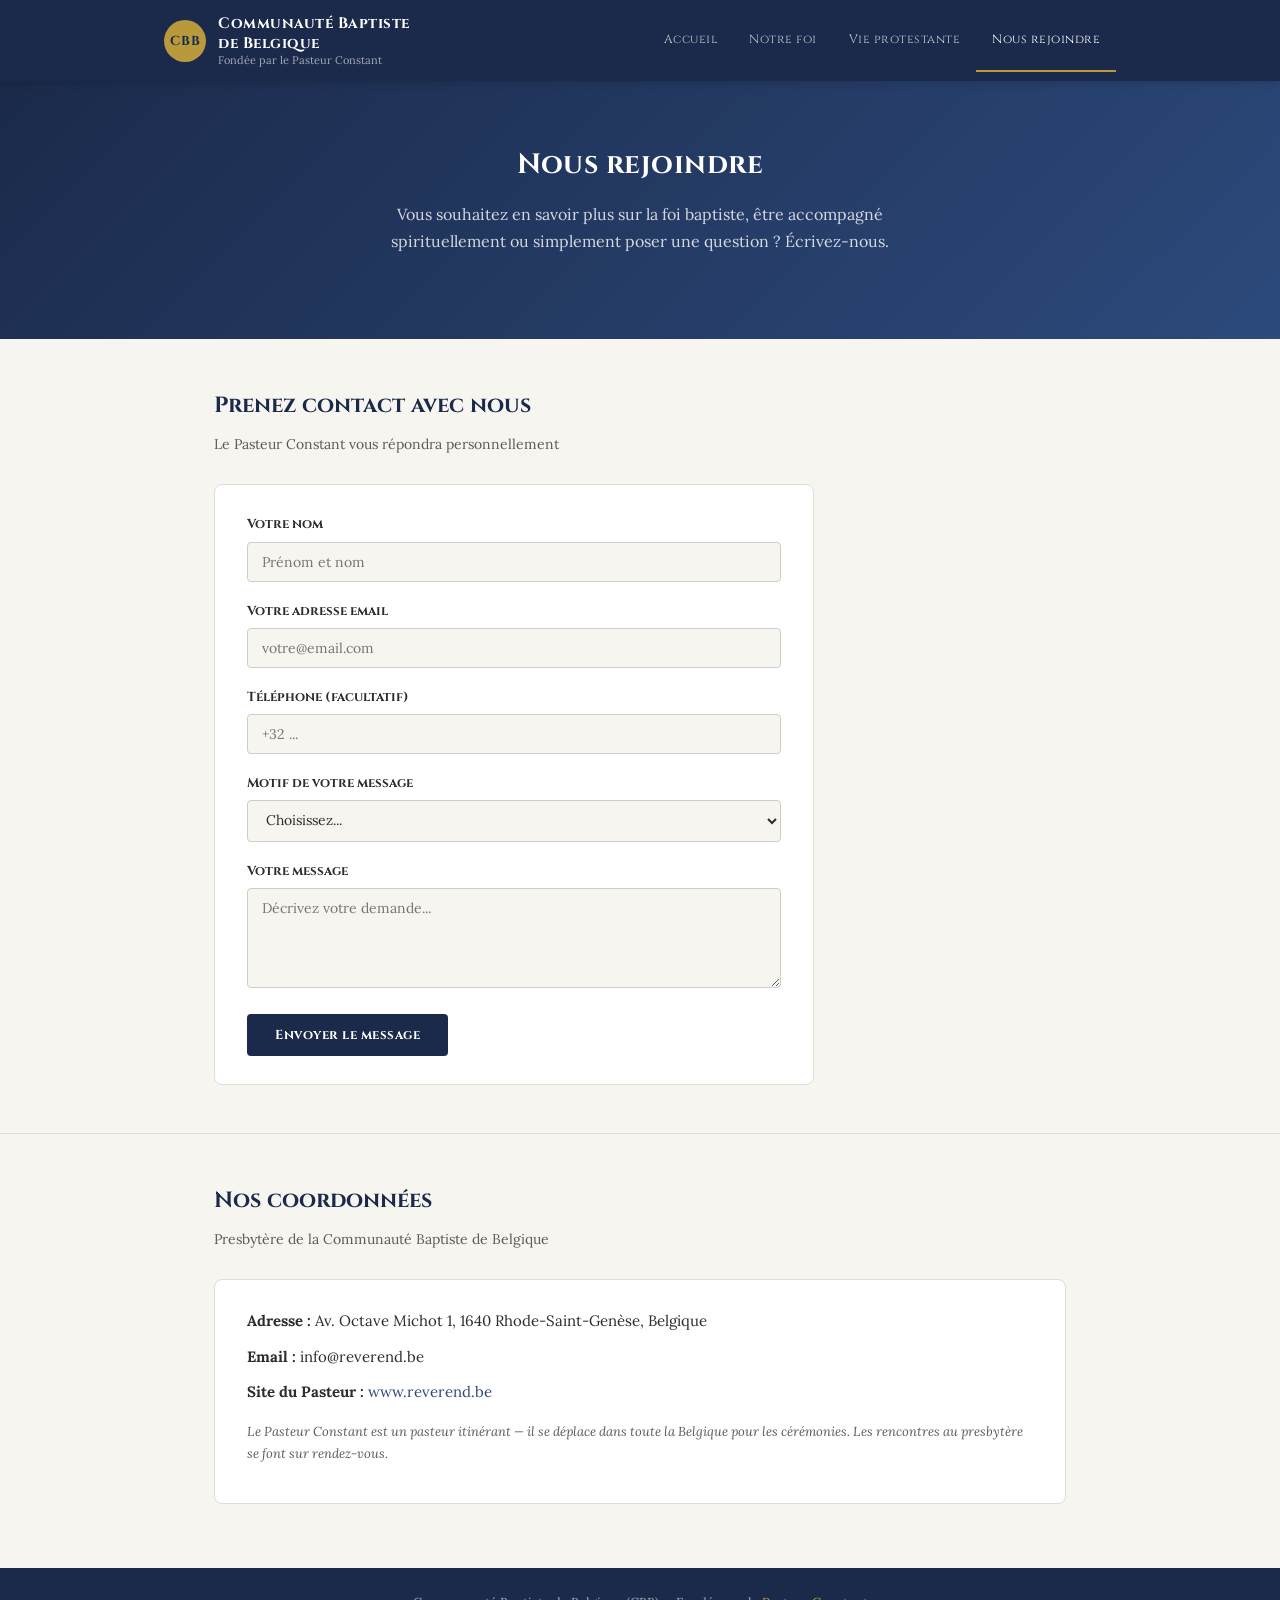
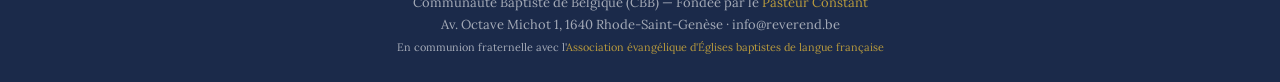
==== contact.html @ 2413afb1 "Add files via upload" ====
<!DOCTYPE html>
<html lang="fr">
<head>
  <meta charset="UTF-8">
  <meta name="viewport" content="width=device-width, initial-scale=1.0">
  <title>Nous rejoindre — Communauté Baptiste de Belgique</title>
  <meta name="description" content="Contactez la Communauté Baptiste de Belgique. Vous souhaitez en savoir plus sur la foi baptiste, être accompagné spirituellement ou rejoindre notre communauté ?">
  <link rel="canonical" href="https://www.baptistesdebelgique.be/contact.html" />
  <link href="https://fonts.googleapis.com/css2?family=Cinzel:wght@400;700&family=Lora:ital,wght@0,400;0,600;1,400&display=swap" rel="stylesheet">
  <link rel="stylesheet" href="style.css">
</head>
<body>

  <!-- ===== HEADER ===== -->
  <header class="site-header">
    <div class="header-inner">
      <a href="index.html" class="site-logo">
        <div class="logo-circle">CBB</div>
        <div class="logo-text">
          Communauté Baptiste<br>de Belgique
          <small>Fondée par le Pasteur Constant</small>
        </div>
      </a>
      <button class="hamburger" onclick="document.querySelector('.main-nav').classList.toggle('open')" aria-label="Menu">
        <span></span><span></span><span></span>
      </button>
      <nav class="main-nav">
        <a href="index.html">Accueil</a>
        <a href="foi.html">Notre foi</a>
        <a href="vie-protestante.html">Vie protestante</a>
        <a href="contact.html" class="active">Nous rejoindre</a>
      </nav>
    </div>
  </header>

  <!-- ===== HERO ===== -->
  <section class="hero">
    <h1>Nous rejoindre</h1>
    <p>Vous souhaitez en savoir plus sur la foi baptiste, être accompagné spirituellement ou simplement poser une question ? Écrivez-nous.</p>
  </section>

  <!-- ===== FORMULAIRE ===== -->
  <section class="section">
    <h2 class="section-title">Prenez contact avec nous</h2>
    <p class="section-subtitle">Le Pasteur Constant vous répondra personnellement</p>

    <!-- IMPORTANT : Ce formulaire utilise Formspree (gratuit, 50 envois/mois).
         Remplacez l'URL action par votre propre endpoint Formspree :
         1. Allez sur https://formspree.io/
         2. Créez un compte gratuit avec info@reverend.be
         3. Créez un formulaire et copiez l'URL
         4. Remplacez l'action ci-dessous -->
    <form class="contact-form" action="https://formspree.io/f/VOTRE_ID_FORMSPREE" method="POST">

      <div class="form-group">
        <label for="nom">Votre nom</label>
        <input type="text" id="nom" name="nom" required placeholder="Prénom et nom">
      </div>

      <div class="form-group">
        <label for="email">Votre adresse email</label>
        <input type="email" id="email" name="email" required placeholder="votre@email.com">
      </div>

      <div class="form-group">
        <label for="telephone">Téléphone (facultatif)</label>
        <input type="tel" id="telephone" name="telephone" placeholder="+32 ...">
      </div>

      <div class="form-group">
        <label for="motif">Motif de votre message</label>
        <select id="motif" name="motif" required>
          <option value="" disabled selected>Choisissez...</option>
          <option value="information">Je souhaite en savoir plus sur la CBB</option>
          <option value="accompagnement">Je cherche un accompagnement spirituel</option>
          <option value="bapteme">Je m'intéresse au baptême</option>
          <option value="mariage">Je souhaite un mariage religieux protestant</option>
          <option value="funerailles">Je cherche un pasteur pour des funérailles</option>
          <option value="eglise">Je cherche une église protestante en Belgique</option>
          <option value="autre">Autre</option>
        </select>
      </div>

      <div class="form-group">
        <label for="message">Votre message</label>
        <textarea id="message" name="message" required placeholder="Décrivez votre demande..."></textarea>
      </div>

      <input type="hidden" name="_subject" value="Nouveau message depuis baptistesdebelgique.be">
      <input type="hidden" name="_next" value="https://www.baptistesdebelgique.be/merci.html">

      <button type="submit" class="form-submit">Envoyer le message</button>
    </form>
  </section>

  <hr class="section-divider">

  <!-- ===== COORDONNÉES ===== -->
  <section class="section">
    <h2 class="section-title">Nos coordonnées</h2>
    <p class="section-subtitle">Presbytère de la Communauté Baptiste de Belgique</p>

    <div class="foi-article">
      <p><strong>Adresse :</strong> Av. Octave Michot 1, 1640 Rhode-Saint-Genèse, Belgique</p>
      <p><strong>Email :</strong> info@reverend.be</p>
      <p><strong>Site du Pasteur :</strong> <a href="https://www.reverend.be" target="_blank" rel="noopener" style="color: #2C4A7C;">www.reverend.be</a></p>
      <p style="margin-top: 16px; font-size: 13px; color: #5a5a58; font-style: italic;">Le Pasteur Constant est un pasteur itinérant — il se déplace dans toute la Belgique pour les cérémonies. Les rencontres au presbytère se font sur rendez-vous.</p>
    </div>
  </section>

  <!-- ===== FOOTER ===== -->
  <footer class="site-footer">
    Communauté Baptiste de Belgique (CBB) — Fondée par le <a href="https://www.reverend.be" target="_blank" rel="noopener">Pasteur Constant</a><br>
    Av. Octave Michot 1, 1640 Rhode-Saint-Genèse &middot; info@reverend.be<br>
    <small>En communion fraternelle avec l'<a href="https://associationbaptiste.org" target="_blank" rel="noopener">Association évangélique d'Églises baptistes de langue française</a></small>
  </footer>

</body>
</html>
---- style.css ----
/* ============================================
   COMMUNAUTÉ BAPTISTE DE BELGIQUE — style.css
   Site : baptistesdebelgique.be
   Hébergé sur GitHub Pages
   ============================================ */

/* --- Reset & Base --- */
* { margin: 0; padding: 0; box-sizing: border-box; }

body {
  font-family: 'Lora', 'Georgia', serif;
  color: #2c2c2a;
  background: #f7f5f0;
  line-height: 1.7;
  overflow-x: hidden;
}

a { color: inherit; text-decoration: none; }

img { max-width: 100%; height: auto; }

/* --- Couleurs --- */
:root {
  --bleu-fonce: #1B2A4A;
  --bleu-moyen: #2C4A7C;
  --bleu-clair: #E8EEF6;
  --or: #B89A3D;
  --or-clair: #F5EDD4;
  --texte: #2c2c2a;
  --texte-clair: #5a5a58;
  --fond: #f7f5f0;
  --blanc: #ffffff;
}

/* --- Header / Navigation --- */
.site-header {
  background: var(--bleu-fonce);
  padding: 0;
  position: sticky;
  top: 0;
  z-index: 100;
  box-shadow: 0 2px 8px rgba(0,0,0,0.15);
}

.header-inner {
  max-width: 1000px;
  margin: 0 auto;
  display: flex;
  align-items: center;
  justify-content: space-between;
  padding: 0 24px;
}

.site-logo {
  display: flex;
  align-items: center;
  gap: 12px;
  padding: 14px 0;
}

.logo-circle {
  width: 42px;
  height: 42px;
  border-radius: 50%;
  background: var(--or);
  display: flex;
  align-items: center;
  justify-content: center;
  font-family: 'Cinzel', serif;
  font-weight: 700;
  font-size: 13px;
  color: var(--bleu-fonce);
  letter-spacing: 1px;
  flex-shrink: 0;
}

.logo-text {
  color: #ffffff;
  font-family: 'Cinzel', serif;
  font-size: 15px;
  font-weight: 700;
  letter-spacing: 0.5px;
  line-height: 1.3;
}

.logo-text small {
  display: block;
  font-size: 11px;
  font-weight: 400;
  color: rgba(255,255,255,0.6);
  letter-spacing: 0;
  font-family: 'Lora', serif;
}

/* Navigation */
.main-nav {
  display: flex;
  gap: 0;
}

.main-nav a {
  color: rgba(255,255,255,0.75);
  font-family: 'Cinzel', serif;
  font-size: 12px;
  letter-spacing: 0.5px;
  padding: 20px 16px;
  transition: color 0.2s, border-color 0.2s;
  border-bottom: 2px solid transparent;
}

.main-nav a:hover,
.main-nav a.active {
  color: #ffffff;
  border-bottom-color: var(--or);
}

/* Hamburger mobile */
.hamburger {
  display: none;
  flex-direction: column;
  justify-content: space-between;
  width: 26px;
  height: 18px;
  background: none;
  border: none;
  cursor: pointer;
  padding: 0;
}

.hamburger span {
  width: 100%;
  height: 2px;
  background: #ffffff;
  border-radius: 2px;
  transition: 0.3s;
}

/* --- Hero --- */
.hero {
  background: linear-gradient(135deg, var(--bleu-fonce) 0%, var(--bleu-moyen) 100%);
  padding: 60px 24px;
  text-align: center;
  color: #ffffff;
}

.hero h1 {
  font-family: 'Cinzel', serif;
  font-size: 28px;
  font-weight: 700;
  margin-bottom: 12px;
  letter-spacing: 0.5px;
}

.hero p {
  font-size: 16px;
  color: rgba(255,255,255,0.8);
  max-width: 600px;
  margin: 0 auto 24px;
}

.hero .btn {
  display: inline-block;
  background: var(--or);
  color: var(--bleu-fonce);
  font-family: 'Cinzel', serif;
  font-size: 13px;
  font-weight: 700;
  padding: 12px 28px;
  border-radius: 4px;
  letter-spacing: 0.5px;
  transition: background 0.2s;
}

.hero .btn:hover {
  background: #caa94a;
}

/* --- Sections --- */
.section {
  max-width: 900px;
  margin: 0 auto;
  padding: 48px 24px;
}

.section-title {
  font-family: 'Cinzel', serif;
  font-size: 22px;
  font-weight: 700;
  color: var(--bleu-fonce);
  margin-bottom: 8px;
}

.section-subtitle {
  font-size: 14px;
  color: var(--texte-clair);
  margin-bottom: 28px;
}

.section-divider {
  border: none;
  height: 1px;
  background: #e0ddd5;
  margin: 0;
}

/* --- Registre compteurs --- */
.registre-grid {
  display: grid;
  grid-template-columns: repeat(3, 1fr);
  gap: 16px;
  margin-bottom: 16px;
}

.registre-card {
  background: var(--blanc);
  border: 1px solid #e0ddd5;
  border-radius: 8px;
  padding: 24px 16px;
  text-align: center;
}

.registre-card .nombre {
  font-family: 'Cinzel', serif;
  font-size: 36px;
  font-weight: 700;
  color: var(--bleu-fonce);
  line-height: 1;
  margin-bottom: 8px;
}

.registre-card .label {
  font-size: 13px;
  color: var(--texte-clair);
  letter-spacing: 0.3px;
}

.registre-note {
  font-size: 13px;
  color: var(--texte-clair);
  text-align: center;
  font-style: italic;
}

/* --- Vie protestante --- */
.event-list {
  display: flex;
  flex-direction: column;
  gap: 12px;
}

.event-card {
  background: var(--blanc);
  border: 1px solid #e0ddd5;
  border-radius: 8px;
  padding: 16px 20px;
  display: flex;
  justify-content: space-between;
  align-items: flex-start;
  gap: 12px;
}

.event-info h3 {
  font-family: 'Cinzel', serif;
  font-size: 15px;
  font-weight: 700;
  color: var(--texte);
  margin-bottom: 4px;
}

.event-info .event-meta {
  font-size: 13px;
  color: var(--texte-clair);
}

.event-badge {
  font-size: 11px;
  background: var(--bleu-clair);
  color: var(--bleu-moyen);
  padding: 3px 10px;
  border-radius: 12px;
  white-space: nowrap;
  font-weight: 600;
  flex-shrink: 0;
}

/* --- Confession de foi --- */
.foi-article {
  background: var(--blanc);
  border: 1px solid #e0ddd5;
  border-radius: 8px;
  padding: 28px 32px;
  margin-bottom: 16px;
}

.foi-article h3 {
  font-family: 'Cinzel', serif;
  font-size: 17px;
  color: var(--bleu-fonce);
  margin-bottom: 12px;
}

.foi-article p {
  font-size: 15px;
  color: var(--texte);
  margin-bottom: 10px;
}

.foi-article .verset {
  font-style: italic;
  color: var(--texte-clair);
  font-size: 13px;
  border-left: 3px solid var(--or);
  padding-left: 12px;
  margin-top: 10px;
}

/* --- Annuaire églises --- */
.eglise-list {
  display: flex;
  flex-direction: column;
  gap: 10px;
}

.eglise-item {
  background: var(--blanc);
  border: 1px solid #e0ddd5;
  border-radius: 8px;
  padding: 14px 20px;
  display: flex;
  justify-content: space-between;
  align-items: center;
}

.eglise-item .nom {
  font-family: 'Cinzel', serif;
  font-size: 14px;
  font-weight: 700;
  color: var(--texte);
}

.eglise-item .ville {
  font-size: 13px;
  color: var(--texte-clair);
}

.eglise-item .lien {
  font-size: 12px;
  color: var(--bleu-moyen);
  border: 1px solid var(--bleu-moyen);
  padding: 4px 12px;
  border-radius: 4px;
  transition: 0.2s;
}

.eglise-item .lien:hover {
  background: var(--bleu-moyen);
  color: #fff;
}

/* --- Formulaire contact --- */
.contact-form {
  background: var(--blanc);
  border: 1px solid #e0ddd5;
  border-radius: 8px;
  padding: 28px 32px;
  max-width: 600px;
}

.form-group {
  margin-bottom: 18px;
}

.form-group label {
  display: block;
  font-family: 'Cinzel', serif;
  font-size: 13px;
  font-weight: 700;
  color: var(--texte);
  margin-bottom: 6px;
}

.form-group input,
.form-group select,
.form-group textarea {
  width: 100%;
  padding: 10px 14px;
  border: 1px solid #d0cdc5;
  border-radius: 4px;
  font-family: 'Lora', serif;
  font-size: 14px;
  color: var(--texte);
  background: var(--fond);
  transition: border-color 0.2s;
}

.form-group input:focus,
.form-group select:focus,
.form-group textarea:focus {
  outline: none;
  border-color: var(--bleu-moyen);
}

.form-group textarea {
  resize: vertical;
  min-height: 100px;
}

.form-submit {
  background: var(--bleu-fonce);
  color: #ffffff;
  font-family: 'Cinzel', serif;
  font-size: 13px;
  font-weight: 700;
  padding: 12px 28px;
  border: none;
  border-radius: 4px;
  cursor: pointer;
  letter-spacing: 0.5px;
  transition: background 0.2s;
}

.form-submit:hover {
  background: var(--bleu-moyen);
}

/* --- Lien vers reverend.be --- */
.lien-pasteur {
  background: var(--or-clair);
  border: 1px solid #e0d8b8;
  border-radius: 8px;
  padding: 20px 24px;
  display: flex;
  align-items: center;
  gap: 16px;
}

.lien-pasteur .icone {
  width: 48px;
  height: 48px;
  border-radius: 50%;
  background: var(--or);
  display: flex;
  align-items: center;
  justify-content: center;
  font-size: 20px;
  flex-shrink: 0;
}

.lien-pasteur .texte h3 {
  font-family: 'Cinzel', serif;
  font-size: 15px;
  color: var(--texte);
  margin-bottom: 4px;
}

.lien-pasteur .texte p {
  font-size: 13px;
  color: var(--texte-clair);
}

.lien-pasteur .texte a {
  color: var(--bleu-moyen);
  font-weight: 600;
}

/* --- Footer --- */
.site-footer {
  background: var(--bleu-fonce);
  color: rgba(255,255,255,0.6);
  text-align: center;
  padding: 24px;
  font-size: 13px;
}

.site-footer a {
  color: var(--or);
}

/* --- Responsive --- */
@media (max-width: 768px) {
  .hamburger { display: flex; }

  .main-nav {
    display: none;
    position: absolute;
    top: 100%;
    left: 0;
    right: 0;
    background: var(--bleu-fonce);
    flex-direction: column;
    border-top: 1px solid rgba(255,255,255,0.1);
  }

  .main-nav.open { display: flex; }

  .main-nav a {
    padding: 14px 24px;
    border-bottom: 1px solid rgba(255,255,255,0.05);
  }

  .hero h1 { font-size: 22px; }
  .hero { padding: 40px 20px; }

  .registre-grid {
    grid-template-columns: 1fr;
    gap: 10px;
  }

  .registre-card { padding: 16px; }
  .registre-card .nombre { font-size: 28px; }

  .event-card { flex-direction: column; gap: 8px; }

  .header-inner { padding: 0 16px; }
  .section { padding: 32px 16px; }
  .foi-article { padding: 20px; }
  .contact-form { padding: 20px; }

  .eglise-item { flex-direction: column; align-items: flex-start; gap: 8px; }
}
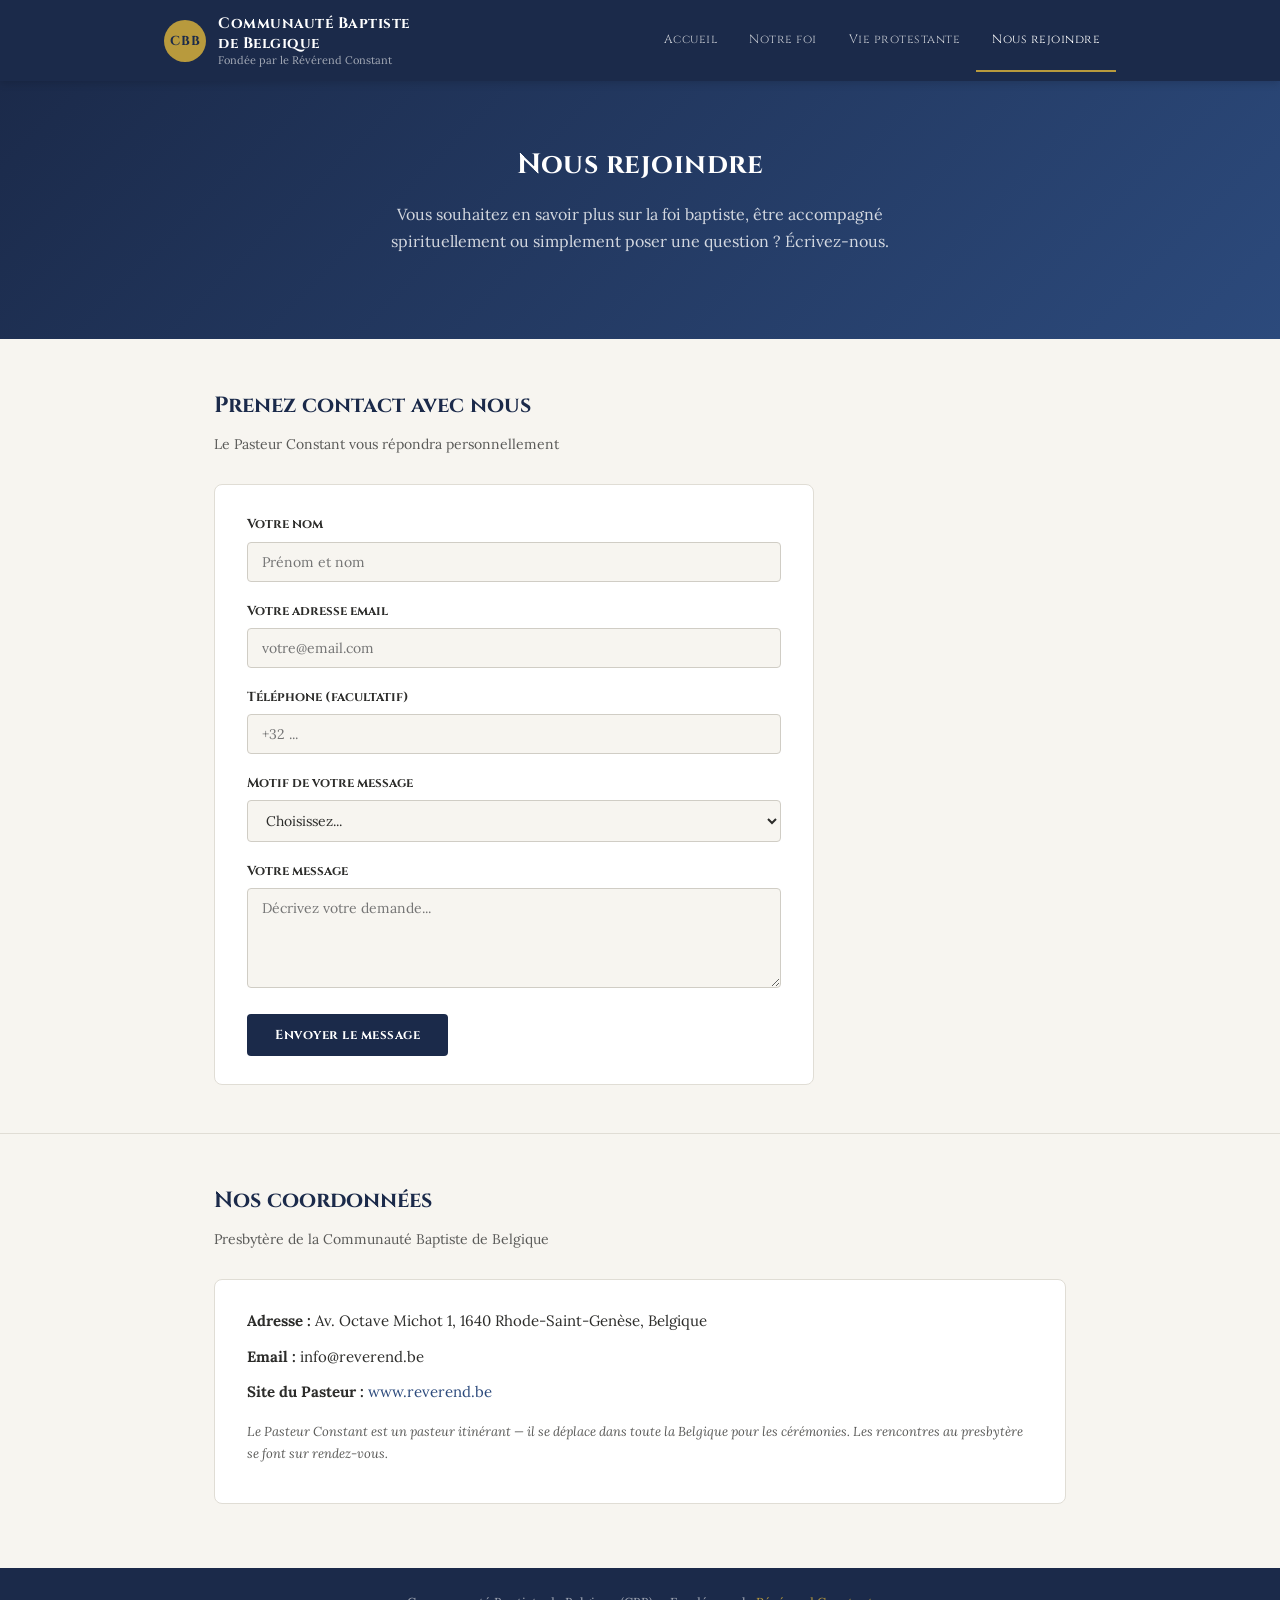
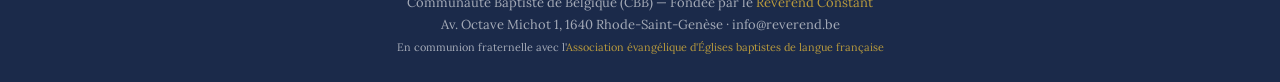
==== commit e822e7f0: "Update title references from 'Pasteur' to 'Révérend'" ====
--- a/contact.html
+++ b/contact.html
@@ -18,7 +18,7 @@
         <div class="logo-circle">CBB</div>
         <div class="logo-text">
           Communauté Baptiste<br>de Belgique
-          <small>Fondée par le Pasteur Constant</small>
+          <small>Fondée par le Révérend Constant</small>
         </div>
       </a>
       <button class="hamburger" onclick="document.querySelector('.main-nav').classList.toggle('open')" aria-label="Menu">
@@ -110,7 +110,7 @@
 
   <!-- ===== FOOTER ===== -->
   <footer class="site-footer">
-    Communauté Baptiste de Belgique (CBB) — Fondée par le <a href="https://www.reverend.be" target="_blank" rel="noopener">Pasteur Constant</a><br>
+    Communauté Baptiste de Belgique (CBB) — Fondée par le <a href="https://www.reverend.be" target="_blank" rel="noopener">Révérend Constant</a><br>
     Av. Octave Michot 1, 1640 Rhode-Saint-Genèse &middot; info@reverend.be<br>
     <small>En communion fraternelle avec l'<a href="https://associationbaptiste.org" target="_blank" rel="noopener">Association évangélique d'Églises baptistes de langue française</a></small>
   </footer>
--- a/style.css
+++ b/style.css
@@ -205,10 +205,16 @@
 
 /* --- Registre compteurs --- */
 .registre-grid {
-  display: grid;
-  grid-template-columns: repeat(3, 1fr);
+  display: flex;
+  flex-wrap: wrap;
+  justify-content: center;
   gap: 16px;
   margin-bottom: 16px;
+}
+
+.registre-card {
+  flex: 0 1 calc(33.333% - 12px);
+  min-width: 150px;
 }
 
 .registre-card {
@@ -217,6 +223,11 @@
   border-radius: 8px;
   padding: 24px 16px;
   text-align: center;
+}
+
+a.event-card:hover {
+  border-color: var(--bleu-moyen);
+  box-shadow: 0 2px 8px rgba(44,74,124,0.1);
 }
 
 .registre-card .nombre {
@@ -502,8 +513,11 @@
   .hero { padding: 40px 20px; }
 
   .registre-grid {
-    grid-template-columns: 1fr;
     gap: 10px;
+  }
+
+  .registre-card {
+    flex: 0 1 100%;
   }
 
   .registre-card { padding: 16px; }
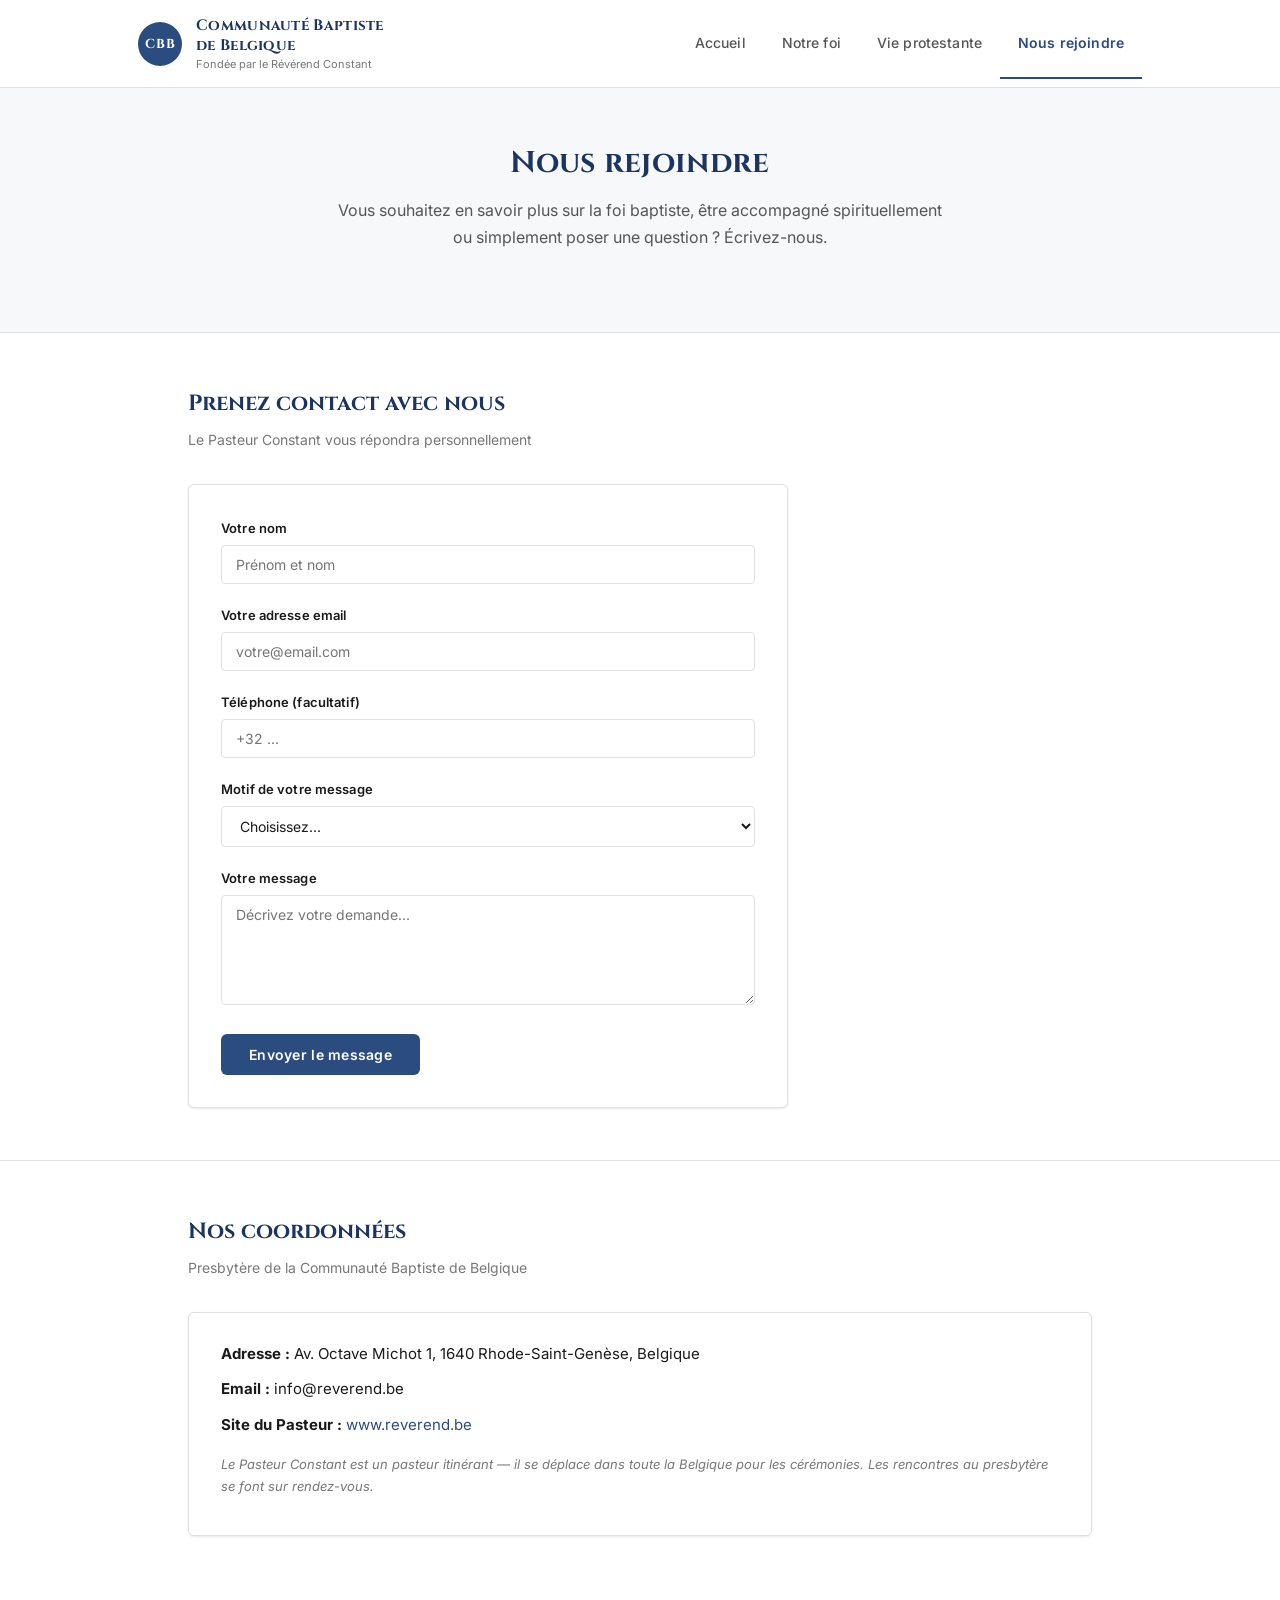
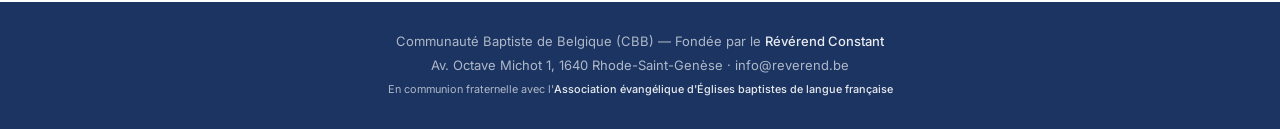
==== commit 71f1068b: "Change font and update pastor contact details Updated font link and modified text styles for the pas" ====
--- a/contact.html
+++ b/contact.html
@@ -6,7 +6,7 @@
   <title>Nous rejoindre — Communauté Baptiste de Belgique</title>
   <meta name="description" content="Contactez la Communauté Baptiste de Belgique. Vous souhaitez en savoir plus sur la foi baptiste, être accompagné spirituellement ou rejoindre notre communauté ?">
   <link rel="canonical" href="https://www.baptistesdebelgique.be/contact.html" />
-  <link href="https://fonts.googleapis.com/css2?family=Cinzel:wght@400;700&family=Lora:ital,wght@0,400;0,600;1,400&display=swap" rel="stylesheet">
+  <link href="https://fonts.googleapis.com/css2?family=Cinzel:wght@400;700&family=Inter:wght@400;500;600;700&display=swap" rel="stylesheet">
   <link rel="stylesheet" href="style.css">
 </head>
 <body>
@@ -103,8 +103,8 @@
     <div class="foi-article">
       <p><strong>Adresse :</strong> Av. Octave Michot 1, 1640 Rhode-Saint-Genèse, Belgique</p>
       <p><strong>Email :</strong> info@reverend.be</p>
-      <p><strong>Site du Pasteur :</strong> <a href="https://www.reverend.be" target="_blank" rel="noopener" style="color: #2C4A7C;">www.reverend.be</a></p>
-      <p style="margin-top: 16px; font-size: 13px; color: #5a5a58; font-style: italic;">Le Pasteur Constant est un pasteur itinérant — il se déplace dans toute la Belgique pour les cérémonies. Les rencontres au presbytère se font sur rendez-vous.</p>
+      <p><strong>Site du Pasteur :</strong> <a href="https://www.reverend.be" target="_blank" rel="noopener" style="color: #2B4C7E;">www.reverend.be</a></p>
+      <p style="margin-top: 16px; font-size: 13px; color: #777; font-style: italic;">Le Pasteur Constant est un pasteur itinérant — il se déplace dans toute la Belgique pour les cérémonies. Les rencontres au presbytère se font sur rendez-vous.</p>
     </div>
   </section>
 
--- a/style.css
+++ b/style.css
@@ -2,84 +2,89 @@
    COMMUNAUTÉ BAPTISTE DE BELGIQUE — style.css
    Site : baptistesdebelgique.be
    Hébergé sur GitHub Pages
+   Design inspiré de leuenberg.eu — institutionnel, épuré
    ============================================ */
 
 /* --- Reset & Base --- */
 * { margin: 0; padding: 0; box-sizing: border-box; }
 
 body {
-  font-family: 'Lora', 'Georgia', serif;
-  color: #2c2c2a;
-  background: #f7f5f0;
+  font-family: 'Inter', 'Segoe UI', system-ui, -apple-system, sans-serif;
+  color: #1a1a1a;
+  background: #ffffff;
   line-height: 1.7;
   overflow-x: hidden;
 }
 
 a { color: inherit; text-decoration: none; }
-
 img { max-width: 100%; height: auto; }
 
-/* --- Couleurs --- */
+/* --- Variables --- */
 :root {
-  --bleu-fonce: #1B2A4A;
-  --bleu-moyen: #2C4A7C;
-  --bleu-clair: #E8EEF6;
-  --or: #B89A3D;
-  --or-clair: #F5EDD4;
-  --texte: #2c2c2a;
-  --texte-clair: #5a5a58;
-  --fond: #f7f5f0;
+  --bleu: #2B4C7E;
+  --bleu-fonce: #1B3461;
+  --bleu-clair: #EDF2F8;
+  --or: #C5973A;
+  --or-clair: #F8F1E4;
+  --texte: #1a1a1a;
+  --texte-secondaire: #555555;
+  --texte-clair: #777777;
+  --bordure: #E0E0E0;
+  --fond-section: #F7F8FA;
   --blanc: #ffffff;
+  --rayon: 6px;
+  --ombre: 0 1px 3px rgba(0,0,0,0.06), 0 1px 2px rgba(0,0,0,0.04);
+  --ombre-hover: 0 4px 12px rgba(0,0,0,0.08);
+  --transition: 0.2s ease;
 }
 
 /* --- Header / Navigation --- */
 .site-header {
-  background: var(--bleu-fonce);
-  padding: 0;
+  background: var(--blanc);
+  border-bottom: 1px solid var(--bordure);
   position: sticky;
   top: 0;
   z-index: 100;
-  box-shadow: 0 2px 8px rgba(0,0,0,0.15);
 }
 
 .header-inner {
-  max-width: 1000px;
+  max-width: 1060px;
   margin: 0 auto;
   display: flex;
   align-items: center;
   justify-content: space-between;
-  padding: 0 24px;
+  padding: 0 28px;
 }
 
 .site-logo {
   display: flex;
   align-items: center;
-  gap: 12px;
-  padding: 14px 0;
+  gap: 14px;
+  padding: 16px 0;
 }
 
 .logo-circle {
-  width: 42px;
-  height: 42px;
+  width: 44px;
+  height: 44px;
   border-radius: 50%;
-  background: var(--or);
+  background: var(--bleu);
   display: flex;
   align-items: center;
   justify-content: center;
   font-family: 'Cinzel', serif;
   font-weight: 700;
   font-size: 13px;
-  color: var(--bleu-fonce);
+  color: #ffffff;
   letter-spacing: 1px;
   flex-shrink: 0;
 }
 
 .logo-text {
-  color: #ffffff;
+  color: var(--bleu-fonce);
   font-family: 'Cinzel', serif;
   font-size: 15px;
   font-weight: 700;
-  letter-spacing: 0.5px;
+  letter-spacing: 0.3px;
   line-height: 1.3;
 }
 
@@ -87,9 +92,10 @@
   display: block;
   font-size: 11px;
   font-weight: 400;
-  color: rgba(255,255,255,0.6);
+  color: var(--texte-clair);
   letter-spacing: 0;
-  font-family: 'Lora', serif;
+  font-family: 'Inter', sans-serif;
+  margin-top: 2px;
 }
 
 /* Navigation */
@@ -99,19 +105,23 @@
 }
 
 .main-nav a {
-  color: rgba(255,255,255,0.75);
-  font-family: 'Cinzel', serif;
-  font-size: 12px;
-  letter-spacing: 0.5px;
-  padding: 20px 16px;
-  transition: color 0.2s, border-color 0.2s;
+  color: var(--texte-secondaire);
+  font-size: 14px;
+  font-weight: 500;
+  padding: 22px 18px;
+  transition: color var(--transition), border-color var(--transition);
   border-bottom: 2px solid transparent;
-}
-
-.main-nav a:hover,
+  letter-spacing: 0.01em;
+}
+
+.main-nav a:hover {
+  color: var(--bleu);
+}
+
 .main-nav a.active {
-  color: #ffffff;
-  border-bottom-color: var(--or);
+  color: var(--bleu);
+  border-bottom-color: var(--bleu);
+  font-weight: 600;
 }
 
 /* Hamburger mobile */
@@ -119,7 +129,7 @@
   display: none;
   flex-direction: column;
   justify-content: space-between;
-  width: 26px;
+  width: 24px;
   height: 18px;
   background: none;
   border: none;
@@ -130,56 +140,59 @@
 .hamburger span {
   width: 100%;
   height: 2px;
-  background: #ffffff;
+  background: var(--texte);
   border-radius: 2px;
   transition: 0.3s;
 }
 
 /* --- Hero --- */
 .hero {
-  background: linear-gradient(135deg, var(--bleu-fonce) 0%, var(--bleu-moyen) 100%);
-  padding: 60px 24px;
+  background: var(--fond-section);
+  border-bottom: 1px solid var(--bordure);
+  padding: 56px 28px;
   text-align: center;
-  color: #ffffff;
 }
 
 .hero h1 {
   font-family: 'Cinzel', serif;
-  font-size: 28px;
-  font-weight: 700;
-  margin-bottom: 12px;
-  letter-spacing: 0.5px;
+  font-size: 30px;
+  font-weight: 700;
+  color: var(--bleu-fonce);
+  margin-bottom: 14px;
+  letter-spacing: 0.3px;
+  line-height: 1.3;
 }
 
 .hero p {
   font-size: 16px;
-  color: rgba(255,255,255,0.8);
-  max-width: 600px;
+  color: var(--texte-secondaire);
+  max-width: 620px;
   margin: 0 auto 24px;
+  line-height: 1.7;
 }
 
 .hero .btn {
   display: inline-block;
-  background: var(--or);
-  color: var(--bleu-fonce);
-  font-family: 'Cinzel', serif;
-  font-size: 13px;
-  font-weight: 700;
+  background: var(--bleu);
+  color: #ffffff;
+  font-size: 14px;
+  font-weight: 600;
   padding: 12px 28px;
-  border-radius: 4px;
-  letter-spacing: 0.5px;
-  transition: background 0.2s;
+  border-radius: var(--rayon);
+  letter-spacing: 0.02em;
+  transition: background var(--transition), box-shadow var(--transition);
 }
 
 .hero .btn:hover {
-  background: #caa94a;
+  background: var(--bleu-fonce);
+  box-shadow: var(--ombre-hover);
 }
 
 /* --- Sections --- */
 .section {
-  max-width: 900px;
+  max-width: 960px;
   margin: 0 auto;
-  padding: 48px 24px;
+  padding: 52px 28px;
 }
 
 .section-title {
@@ -187,62 +200,59 @@
   font-size: 22px;
   font-weight: 700;
   color: var(--bleu-fonce);
-  margin-bottom: 8px;
+  margin-bottom: 6px;
 }
 
 .section-subtitle {
   font-size: 14px;
   color: var(--texte-clair);
-  margin-bottom: 28px;
+  margin-bottom: 32px;
 }
 
 .section-divider {
   border: none;
   height: 1px;
-  background: #e0ddd5;
+  background: var(--bordure);
   margin: 0;
 }
 
 /* --- Registre compteurs --- */
 .registre-grid {
-  display: flex;
-  flex-wrap: wrap;
-  justify-content: center;
+  display: grid;
+  grid-template-columns: repeat(3, 1fr);
   gap: 16px;
-  margin-bottom: 16px;
+  margin-bottom: 20px;
 }
 
 .registre-card {
-  flex: 0 1 calc(33.333% - 12px);
-  min-width: 150px;
-}
-
-.registre-card {
-  background: var(--blanc);
-  border: 1px solid #e0ddd5;
-  border-radius: 8px;
-  padding: 24px 16px;
+  background: var(--blanc);
+  border: 1px solid var(--bordure);
+  border-radius: var(--rayon);
+  padding: 28px 16px;
   text-align: center;
-}
-
-a.event-card:hover {
-  border-color: var(--bleu-moyen);
-  box-shadow: 0 2px 8px rgba(44,74,124,0.1);
+  box-shadow: var(--ombre);
+  transition: box-shadow var(--transition), transform var(--transition);
+}
+
+.registre-card:hover {
+  box-shadow: var(--ombre-hover);
+  transform: translateY(-1px);
 }
 
 .registre-card .nombre {
   font-family: 'Cinzel', serif;
   font-size: 36px;
   font-weight: 700;
-  color: var(--bleu-fonce);
+  color: var(--bleu);
   line-height: 1;
   margin-bottom: 8px;
 }
 
 .registre-card .label {
   font-size: 13px;
-  color: var(--texte-clair);
-  letter-spacing: 0.3px;
+  color: var(--texte-secondaire);
+  font-weight: 500;
+  letter-spacing: 0.02em;
 }
 
 .registre-note {
@@ -252,28 +262,34 @@
   font-style: italic;
 }
 
-/* --- Vie protestante --- */
+/* --- Vie protestante / Événements --- */
 .event-list {
   display: flex;
   flex-direction: column;
-  gap: 12px;
+  gap: 10px;
 }
 
 .event-card {
   background: var(--blanc);
-  border: 1px solid #e0ddd5;
-  border-radius: 8px;
-  padding: 16px 20px;
+  border: 1px solid var(--bordure);
+  border-radius: var(--rayon);
+  padding: 18px 22px;
   display: flex;
   justify-content: space-between;
-  align-items: flex-start;
-  gap: 12px;
+  align-items: center;
+  gap: 16px;
+  box-shadow: var(--ombre);
+  transition: border-color var(--transition), box-shadow var(--transition);
+}
+
+a.event-card:hover {
+  border-color: var(--bleu);
+  box-shadow: var(--ombre-hover);
 }
 
 .event-info h3 {
-  font-family: 'Cinzel', serif;
   font-size: 15px;
-  font-weight: 700;
+  font-weight: 600;
   color: var(--texte);
   margin-bottom: 4px;
 }
@@ -286,26 +302,28 @@
 .event-badge {
   font-size: 11px;
   background: var(--bleu-clair);
-  color: var(--bleu-moyen);
-  padding: 3px 10px;
-  border-radius: 12px;
+  color: var(--bleu);
+  padding: 4px 12px;
+  border-radius: 20px;
   white-space: nowrap;
   font-weight: 600;
   flex-shrink: 0;
+  letter-spacing: 0.02em;
 }
 
 /* --- Confession de foi --- */
 .foi-article {
   background: var(--blanc);
-  border: 1px solid #e0ddd5;
-  border-radius: 8px;
+  border: 1px solid var(--bordure);
+  border-radius: var(--rayon);
   padding: 28px 32px;
-  margin-bottom: 16px;
+  margin-bottom: 14px;
+  box-shadow: var(--ombre);
 }
 
 .foi-article h3 {
-  font-family: 'Cinzel', serif;
   font-size: 17px;
+  font-weight: 700;
   color: var(--bleu-fonce);
   margin-bottom: 12px;
 }
@@ -314,6 +332,7 @@
   font-size: 15px;
   color: var(--texte);
   margin-bottom: 10px;
+  line-height: 1.7;
 }
 
 .foi-article .verset {
@@ -321,8 +340,9 @@
   color: var(--texte-clair);
   font-size: 13px;
   border-left: 3px solid var(--or);
-  padding-left: 12px;
-  margin-top: 10px;
+  padding-left: 14px;
+  margin-top: 12px;
+  line-height: 1.6;
 }
 
 /* --- Annuaire églises --- */
@@ -334,60 +354,68 @@
 
 .eglise-item {
   background: var(--blanc);
-  border: 1px solid #e0ddd5;
-  border-radius: 8px;
-  padding: 14px 20px;
+  border: 1px solid var(--bordure);
+  border-radius: var(--rayon);
+  padding: 16px 22px;
   display: flex;
   justify-content: space-between;
   align-items: center;
+  box-shadow: var(--ombre);
+  transition: box-shadow var(--transition);
+}
+
+.eglise-item:hover {
+  box-shadow: var(--ombre-hover);
 }
 
 .eglise-item .nom {
-  font-family: 'Cinzel', serif;
-  font-size: 14px;
-  font-weight: 700;
+  font-size: 14px;
+  font-weight: 600;
   color: var(--texte);
 }
 
 .eglise-item .ville {
   font-size: 13px;
   color: var(--texte-clair);
+  margin-top: 2px;
 }
 
 .eglise-item .lien {
-  font-size: 12px;
-  color: var(--bleu-moyen);
-  border: 1px solid var(--bleu-moyen);
-  padding: 4px 12px;
-  border-radius: 4px;
-  transition: 0.2s;
+  font-size: 13px;
+  color: var(--bleu);
+  border: 1px solid var(--bleu);
+  padding: 5px 14px;
+  border-radius: var(--rayon);
+  font-weight: 500;
+  transition: background var(--transition), color var(--transition);
 }
 
 .eglise-item .lien:hover {
-  background: var(--bleu-moyen);
+  background: var(--bleu);
   color: #fff;
 }
 
 /* --- Formulaire contact --- */
 .contact-form {
   background: var(--blanc);
-  border: 1px solid #e0ddd5;
-  border-radius: 8px;
-  padding: 28px 32px;
+  border: 1px solid var(--bordure);
+  border-radius: var(--rayon);
+  padding: 32px;
   max-width: 600px;
+  box-shadow: var(--ombre);
 }
 
 .form-group {
-  margin-bottom: 18px;
+  margin-bottom: 20px;
 }
 
 .form-group label {
   display: block;
-  font-family: 'Cinzel', serif;
-  font-size: 13px;
-  font-weight: 700;
+  font-size: 13px;
+  font-weight: 600;
   color: var(--texte);
   margin-bottom: 6px;
+  letter-spacing: 0.01em;
 }
 
 .form-group input,
@@ -395,59 +423,61 @@
 .form-group textarea {
   width: 100%;
   padding: 10px 14px;
-  border: 1px solid #d0cdc5;
+  border: 1px solid var(--bordure);
   border-radius: 4px;
-  font-family: 'Lora', serif;
+  font-family: 'Inter', sans-serif;
   font-size: 14px;
   color: var(--texte);
-  background: var(--fond);
-  transition: border-color 0.2s;
+  background: var(--blanc);
+  transition: border-color var(--transition), box-shadow var(--transition);
 }
 
 .form-group input:focus,
 .form-group select:focus,
 .form-group textarea:focus {
   outline: none;
-  border-color: var(--bleu-moyen);
+  border-color: var(--bleu);
+  box-shadow: 0 0 0 3px rgba(43, 76, 126, 0.1);
 }
 
 .form-group textarea {
   resize: vertical;
-  min-height: 100px;
+  min-height: 110px;
 }
 
 .form-submit {
-  background: var(--bleu-fonce);
+  background: var(--bleu);
   color: #ffffff;
-  font-family: 'Cinzel', serif;
-  font-size: 13px;
-  font-weight: 700;
+  font-family: 'Inter', sans-serif;
+  font-size: 14px;
+  font-weight: 600;
   padding: 12px 28px;
   border: none;
-  border-radius: 4px;
+  border-radius: var(--rayon);
   cursor: pointer;
-  letter-spacing: 0.5px;
-  transition: background 0.2s;
+  letter-spacing: 0.02em;
+  transition: background var(--transition), box-shadow var(--transition);
 }
 
 .form-submit:hover {
-  background: var(--bleu-moyen);
+  background: var(--bleu-fonce);
+  box-shadow: var(--ombre-hover);
 }
 
 /* --- Lien vers reverend.be --- */
 .lien-pasteur {
   background: var(--or-clair);
-  border: 1px solid #e0d8b8;
-  border-radius: 8px;
-  padding: 20px 24px;
-  display: flex;
-  align-items: center;
-  gap: 16px;
+  border: 1px solid #E8DFC5;
+  border-radius: var(--rayon);
+  padding: 22px 26px;
+  display: flex;
+  align-items: center;
+  gap: 18px;
 }
 
 .lien-pasteur .icone {
-  width: 48px;
-  height: 48px;
+  width: 50px;
+  height: 50px;
   border-radius: 50%;
   background: var(--or);
   display: flex;
@@ -455,36 +485,48 @@
   justify-content: center;
   font-size: 20px;
   flex-shrink: 0;
+  color: #ffffff;
 }
 
 .lien-pasteur .texte h3 {
-  font-family: 'Cinzel', serif;
   font-size: 15px;
+  font-weight: 700;
   color: var(--texte);
   margin-bottom: 4px;
 }
 
 .lien-pasteur .texte p {
-  font-size: 13px;
-  color: var(--texte-clair);
+  font-size: 14px;
+  color: var(--texte-secondaire);
+  line-height: 1.6;
 }
 
 .lien-pasteur .texte a {
-  color: var(--bleu-moyen);
-  font-weight: 600;
+  color: var(--bleu);
+  font-weight: 600;
+}
+
+.lien-pasteur .texte a:hover {
+  text-decoration: underline;
 }
 
 /* --- Footer --- */
 .site-footer {
   background: var(--bleu-fonce);
-  color: rgba(255,255,255,0.6);
+  color: rgba(255,255,255,0.65);
   text-align: center;
-  padding: 24px;
-  font-size: 13px;
+  padding: 28px;
+  font-size: 13px;
+  line-height: 1.8;
 }
 
 .site-footer a {
-  color: var(--or);
+  color: rgba(255,255,255,0.9);
+  font-weight: 500;
+}
+
+.site-footer a:hover {
+  text-decoration: underline;
 }
 
 /* --- Responsive --- */
@@ -497,38 +539,51 @@
     top: 100%;
     left: 0;
     right: 0;
-    background: var(--bleu-fonce);
+    background: var(--blanc);
     flex-direction: column;
-    border-top: 1px solid rgba(255,255,255,0.1);
+    border-top: 1px solid var(--bordure);
+    box-shadow: 0 4px 12px rgba(0,0,0,0.08);
   }
 
   .main-nav.open { display: flex; }
 
   .main-nav a {
     padding: 14px 24px;
-    border-bottom: 1px solid rgba(255,255,255,0.05);
+    border-bottom: 1px solid var(--bordure);
+    border-left: 3px solid transparent;
   }
 
-  .hero h1 { font-size: 22px; }
+  .main-nav a.active {
+    border-bottom: 1px solid var(--bordure);
+    border-left-color: var(--bleu);
+    background: var(--bleu-clair);
+  }
+
+  .hero h1 { font-size: 24px; }
   .hero { padding: 40px 20px; }
 
   .registre-grid {
+    grid-template-columns: 1fr;
     gap: 10px;
   }
 
-  .registre-card {
-    flex: 0 1 100%;
+  .registre-card { padding: 20px 16px; }
+  .registre-card .nombre { font-size: 30px; }
+
+  .event-card { flex-direction: column; align-items: flex-start; gap: 10px; }
+
+  .header-inner { padding: 0 16px; }
+  .section { padding: 36px 16px; }
+  .foi-article { padding: 22px 20px; }
+  .contact-form { padding: 22px 20px; }
+
+  .eglise-item { flex-direction: column; align-items: flex-start; gap: 10px; }
+
+  .lien-pasteur { flex-direction: column; text-align: center; }
+}
+
+@media (min-width: 769px) and (max-width: 1024px) {
+  .registre-grid {
+    grid-template-columns: repeat(3, 1fr);
   }
-
-  .registre-card { padding: 16px; }
-  .registre-card .nombre { font-size: 28px; }
-
-  .event-card { flex-direction: column; gap: 8px; }
-
-  .header-inner { padding: 0 16px; }
-  .section { padding: 32px 16px; }
-  .foi-article { padding: 20px; }
-  .contact-form { padding: 20px; }
-
-  .eglise-item { flex-direction: column; align-items: flex-start; gap: 8px; }
-}
+}
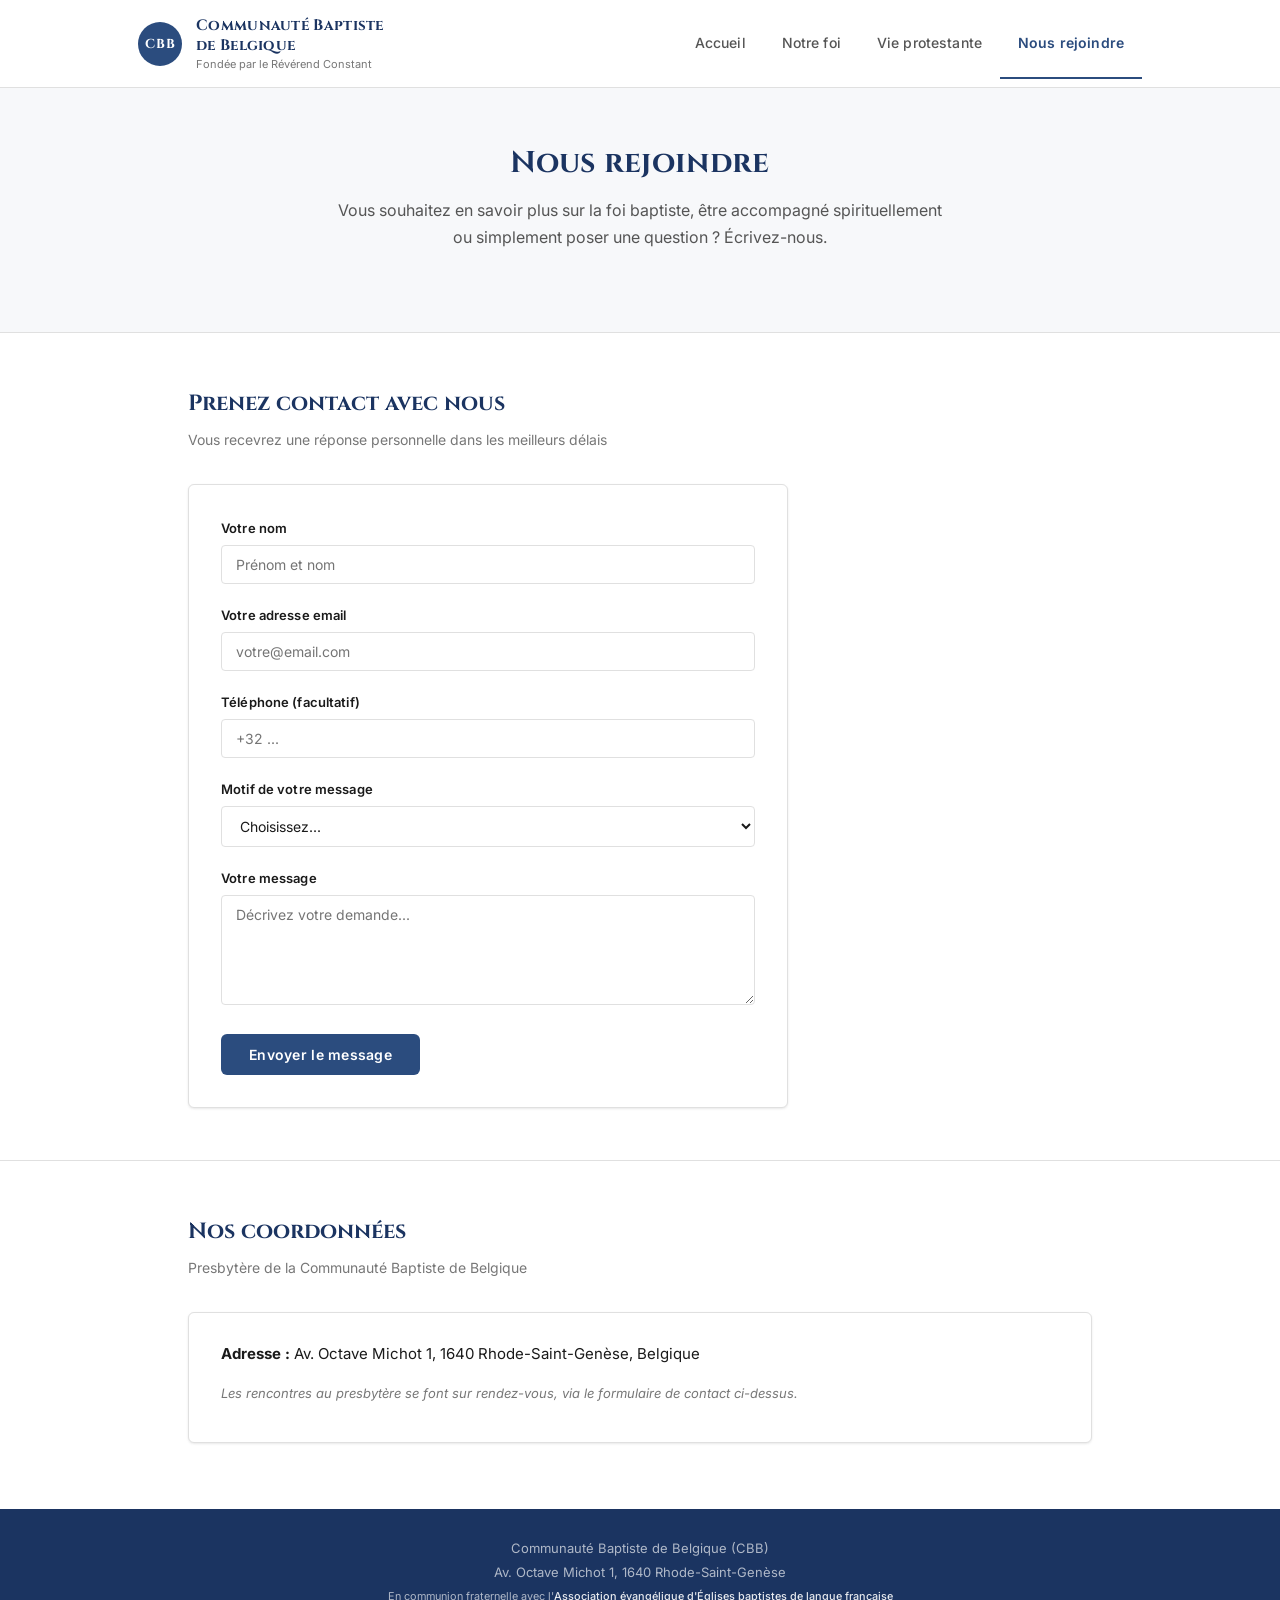
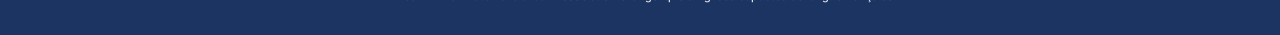
==== commit 1c8f815a: "Add files via upload" ====
--- a/contact.html
+++ b/contact.html
@@ -42,14 +42,10 @@
   <!-- ===== FORMULAIRE ===== -->
   <section class="section">
     <h2 class="section-title">Prenez contact avec nous</h2>
-    <p class="section-subtitle">Le Pasteur Constant vous répondra personnellement</p>
+    <p class="section-subtitle">Vous recevrez une réponse personnelle dans les meilleurs délais</p>
 
-    <!-- IMPORTANT : Ce formulaire utilise Formspree (gratuit, 50 envois/mois).
-         Remplacez l'URL action par votre propre endpoint Formspree :
-         1. Allez sur https://formspree.io/
-         2. Créez un compte gratuit avec info@reverend.be
-         3. Créez un formulaire et copiez l'URL
-         4. Remplacez l'action ci-dessous -->
+    <!-- Formulaire Formspree (gratuit jusqu'a 50 envois/mois).
+         Vérifier que l'attribut action ci-dessous pointe vers le bon endpoint Formspree. -->
     <form class="contact-form" action="https://formspree.io/f/VOTRE_ID_FORMSPREE" method="POST">
 
       <div class="form-group">
@@ -73,9 +69,6 @@
           <option value="" disabled selected>Choisissez...</option>
           <option value="information">Je souhaite en savoir plus sur la CBB</option>
           <option value="accompagnement">Je cherche un accompagnement spirituel</option>
-          <option value="bapteme">Je m'intéresse au baptême</option>
-          <option value="mariage">Je souhaite un mariage religieux protestant</option>
-          <option value="funerailles">Je cherche un pasteur pour des funérailles</option>
           <option value="eglise">Je cherche une église protestante en Belgique</option>
           <option value="autre">Autre</option>
         </select>
@@ -102,16 +95,14 @@
 
     <div class="foi-article">
       <p><strong>Adresse :</strong> Av. Octave Michot 1, 1640 Rhode-Saint-Genèse, Belgique</p>
-      <p><strong>Email :</strong> info@reverend.be</p>
-      <p><strong>Site du Pasteur :</strong> <a href="https://www.reverend.be" target="_blank" rel="noopener" style="color: #2B4C7E;">www.reverend.be</a></p>
-      <p style="margin-top: 16px; font-size: 13px; color: #777; font-style: italic;">Le Pasteur Constant est un pasteur itinérant — il se déplace dans toute la Belgique pour les cérémonies. Les rencontres au presbytère se font sur rendez-vous.</p>
+      <p style="margin-top: 16px; font-size: 13px; color: #777; font-style: italic;">Les rencontres au presbytère se font sur rendez-vous, via le formulaire de contact ci-dessus.</p>
     </div>
   </section>
 
   <!-- ===== FOOTER ===== -->
   <footer class="site-footer">
-    Communauté Baptiste de Belgique (CBB) — Fondée par le <a href="https://www.reverend.be" target="_blank" rel="noopener">Révérend Constant</a><br>
-    Av. Octave Michot 1, 1640 Rhode-Saint-Genèse &middot; info@reverend.be<br>
+    Communauté Baptiste de Belgique (CBB)<br>
+    Av. Octave Michot 1, 1640 Rhode-Saint-Genèse<br>
     <small>En communion fraternelle avec l'<a href="https://associationbaptiste.org" target="_blank" rel="noopener">Association évangélique d'Églises baptistes de langue française</a></small>
   </footer>
 
--- a/style.css
+++ b/style.css
@@ -510,6 +510,48 @@
   text-decoration: underline;
 }
 
+/* --- Encadré CTA « Nous rejoindre » --- */
+.cta-box {
+  border: 2px solid var(--bleu);
+  border-radius: var(--rayon);
+  background: var(--blanc);
+  padding: 28px 32px;
+  text-align: center;
+  max-width: 640px;
+  margin: 0 auto;
+}
+
+.cta-box h3 {
+  font-family: 'Cinzel', serif;
+  font-size: 18px;
+  font-weight: 700;
+  color: var(--bleu);
+  margin-bottom: 8px;
+}
+
+.cta-box p {
+  font-size: 14px;
+  color: var(--bleu);
+  line-height: 1.6;
+  margin-bottom: 16px;
+}
+
+.cta-box .btn {
+  display: inline-block;
+  background: var(--bleu);
+  color: #ffffff;
+  font-size: 13px;
+  font-weight: 600;
+  padding: 10px 24px;
+  border-radius: var(--rayon);
+  transition: background var(--transition), box-shadow var(--transition);
+}
+
+.cta-box .btn:hover {
+  background: var(--bleu-fonce);
+  box-shadow: var(--ombre-hover);
+}
+
 /* --- Footer --- */
 .site-footer {
   background: var(--bleu-fonce);
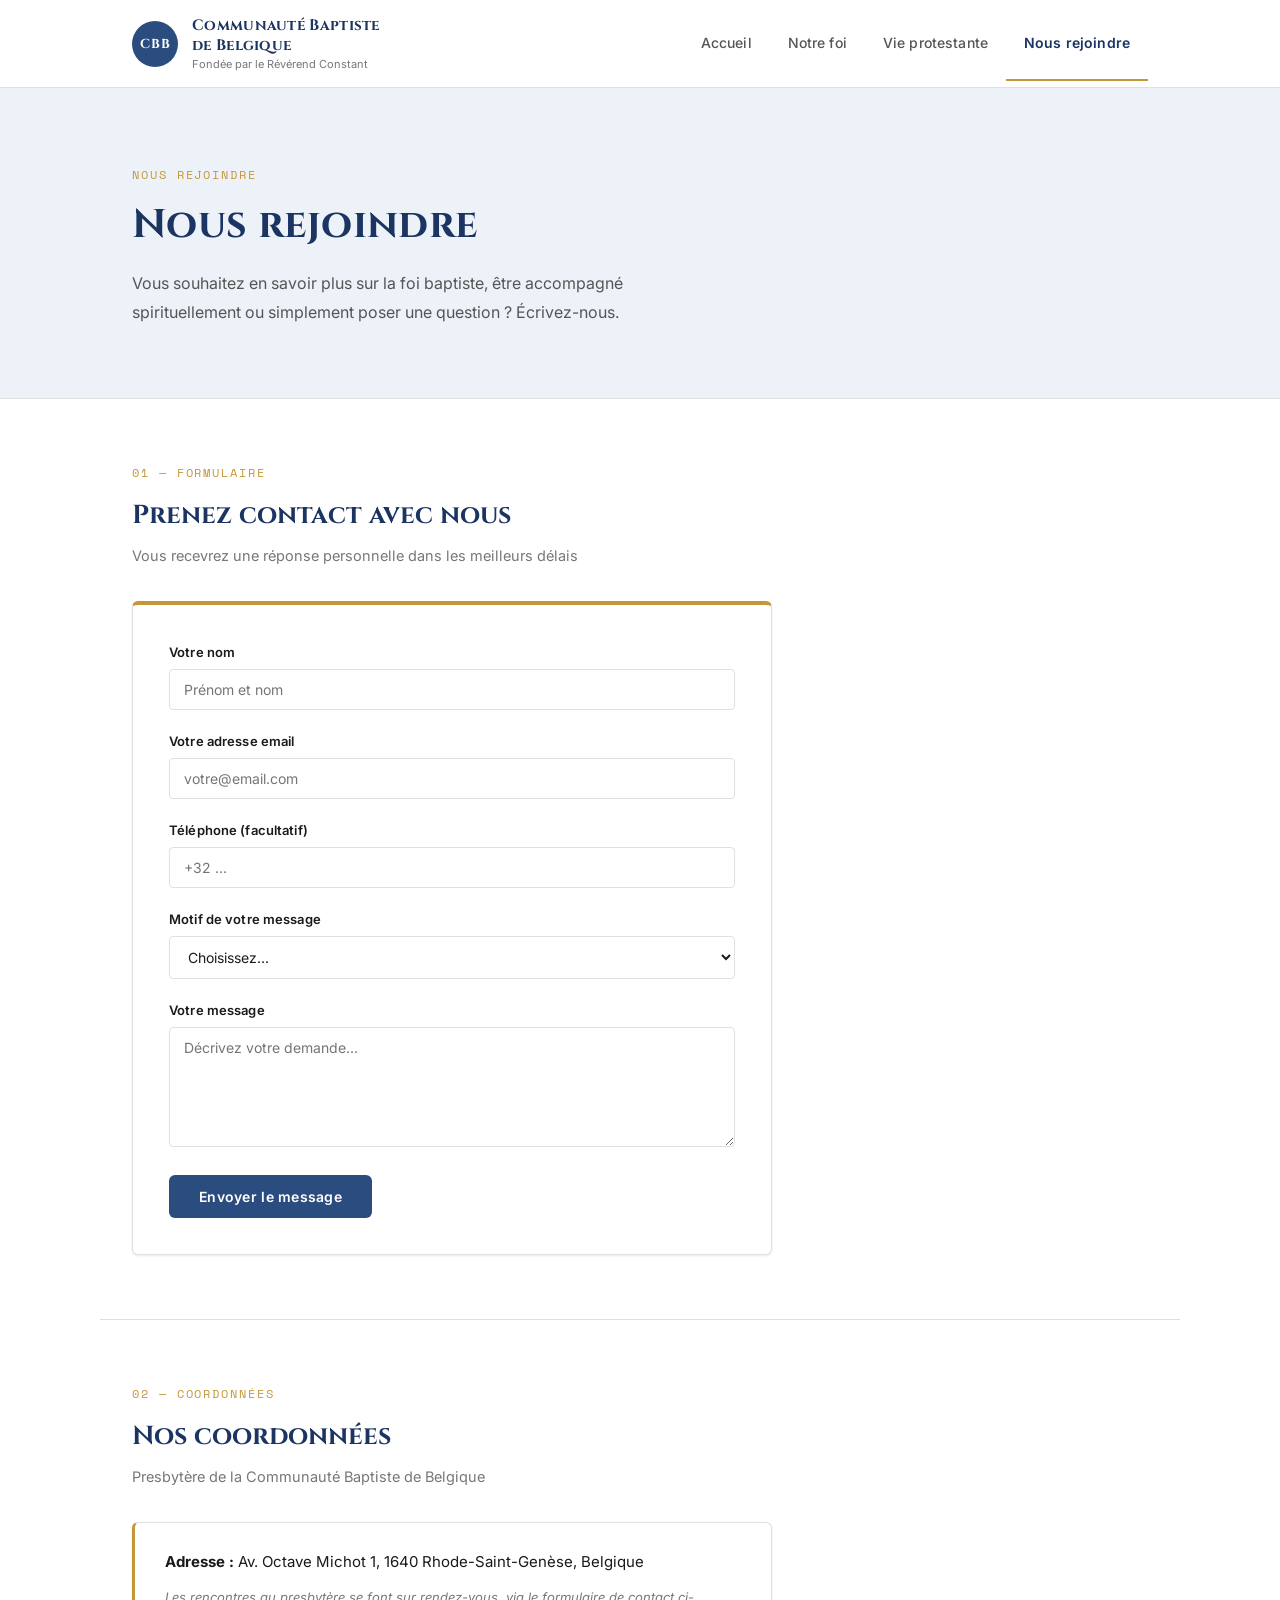
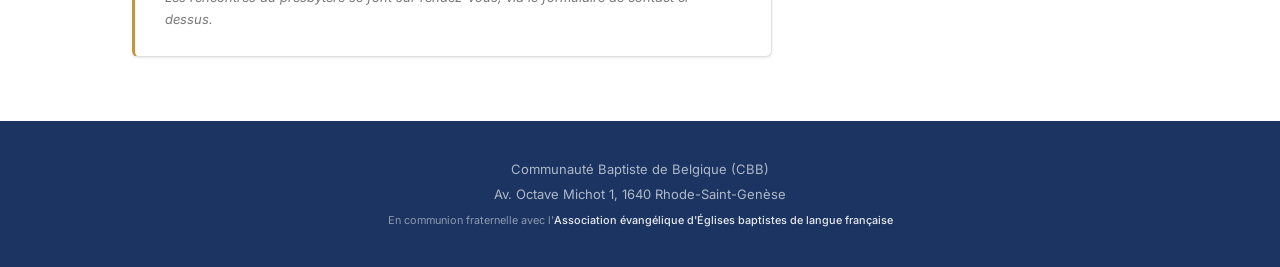
==== commit dc215329: "Add files via upload" ====
--- a/contact.html
+++ b/contact.html
@@ -6,7 +6,7 @@
   <title>Nous rejoindre — Communauté Baptiste de Belgique</title>
   <meta name="description" content="Contactez la Communauté Baptiste de Belgique. Vous souhaitez en savoir plus sur la foi baptiste, être accompagné spirituellement ou rejoindre notre communauté ?">
   <link rel="canonical" href="https://www.baptistesdebelgique.be/contact.html" />
-  <link href="https://fonts.googleapis.com/css2?family=Cinzel:wght@400;700&family=Inter:wght@400;500;600;700&display=swap" rel="stylesheet">
+  <link href="https://fonts.googleapis.com/css2?family=Cinzel:wght@400;500;600;700&family=Inter:wght@400;500;600;700&family=Space+Mono:wght@400;700&display=swap" rel="stylesheet">
   <link rel="stylesheet" href="style.css">
 </head>
 <body>
@@ -35,14 +35,20 @@
 
   <!-- ===== HERO ===== -->
   <section class="hero">
-    <h1>Nous rejoindre</h1>
-    <p>Vous souhaitez en savoir plus sur la foi baptiste, être accompagné spirituellement ou simplement poser une question ? Écrivez-nous.</p>
+    <div class="hero-inner">
+      <span class="eyebrow">Nous rejoindre</span>
+      <h1>Nous rejoindre</h1>
+      <p>Vous souhaitez en savoir plus sur la foi baptiste, être accompagné spirituellement ou simplement poser une question ? Écrivez-nous.</p>
+    </div>
   </section>
 
   <!-- ===== FORMULAIRE ===== -->
   <section class="section">
-    <h2 class="section-title">Prenez contact avec nous</h2>
-    <p class="section-subtitle">Vous recevrez une réponse personnelle dans les meilleurs délais</p>
+    <div class="section-head">
+      <span class="eyebrow">01 — Formulaire</span>
+      <h2 class="section-title">Prenez contact avec nous</h2>
+      <p class="section-subtitle">Vous recevrez une réponse personnelle dans les meilleurs délais</p>
+    </div>
 
     <!-- Formulaire Formspree (gratuit jusqu'a 50 envois/mois).
          Vérifier que l'attribut action ci-dessous pointe vers le bon endpoint Formspree. -->
@@ -90,12 +96,15 @@
 
   <!-- ===== COORDONNÉES ===== -->
   <section class="section">
-    <h2 class="section-title">Nos coordonnées</h2>
-    <p class="section-subtitle">Presbytère de la Communauté Baptiste de Belgique</p>
+    <div class="section-head">
+      <span class="eyebrow">02 — Coordonnées</span>
+      <h2 class="section-title">Nos coordonnées</h2>
+      <p class="section-subtitle">Presbytère de la Communauté Baptiste de Belgique</p>
+    </div>
 
-    <div class="foi-article">
+    <div class="info-card">
       <p><strong>Adresse :</strong> Av. Octave Michot 1, 1640 Rhode-Saint-Genèse, Belgique</p>
-      <p style="margin-top: 16px; font-size: 13px; color: #777; font-style: italic;">Les rencontres au presbytère se font sur rendez-vous, via le formulaire de contact ci-dessus.</p>
+      <p style="margin-top: 12px; font-size: 13px; color: #777; font-style: italic;">Les rencontres au presbytère se font sur rendez-vous, via le formulaire de contact ci-dessus.</p>
     </div>
   </section>
 
--- a/style.css
+++ b/style.css
@@ -1,8 +1,10 @@
 /* ============================================
    COMMUNAUTÉ BAPTISTE DE BELGIQUE — style.css
-   Site : baptistesdebelgique.be
-   Hébergé sur GitHub Pages
-   Design inspiré de leuenberg.eu — institutionnel, épuré
+   Site : baptistesdebelgique.be — Hébergé sur GitHub Pages
+   Design « Direction B » — éditorial moderne :
+   asymétrie, bandeau registre sombre, grands chiffres or,
+   labels typographiques (Space Mono), cadres et profondeur.
+   Couleurs d'origine conservées (bleu #2B4C7E / or #C5973A).
    ============================================ */
 
 /* --- Reset & Base --- */
@@ -23,6 +25,7 @@
 :root {
   --bleu: #2B4C7E;
   --bleu-fonce: #1B3461;
+  --bleu-nuit: #13233f;
   --bleu-clair: #EDF2F8;
   --or: #C5973A;
   --or-clair: #F8F1E4;
@@ -34,9 +37,43 @@
   --blanc: #ffffff;
   --rayon: 6px;
   --ombre: 0 1px 3px rgba(0,0,0,0.06), 0 1px 2px rgba(0,0,0,0.04);
-  --ombre-hover: 0 4px 12px rgba(0,0,0,0.08);
+  --ombre-hover: 0 8px 24px rgba(27,52,97,0.12);
   --transition: 0.2s ease;
-}
+  --wrap: 1080px;
+}
+
+/* --- Label typographique (eyebrow) --- */
+.eyebrow {
+  font-family: 'Space Mono', monospace;
+  font-size: 12px;
+  letter-spacing: 0.16em;
+  text-transform: uppercase;
+  color: var(--or);
+  display: inline-block;
+}
+
+/* --- Boutons --- */
+.btn {
+  display: inline-block;
+  background: var(--bleu);
+  color: #ffffff;
+  font-size: 14px;
+  font-weight: 600;
+  padding: 13px 30px;
+  border-radius: var(--rayon);
+  letter-spacing: 0.02em;
+  transition: background var(--transition), box-shadow var(--transition), transform var(--transition);
+}
+.btn:hover {
+  background: var(--bleu-fonce);
+  box-shadow: var(--ombre-hover);
+  transform: translateY(-1px);
+}
+.btn--gold {
+  background: var(--or);
+  color: var(--bleu-fonce);
+}
+.btn--gold:hover { background: #b3852e; }
 
 /* --- Header / Navigation --- */
 .site-header {
@@ -48,12 +85,12 @@
 }
 
 .header-inner {
-  max-width: 1060px;
+  max-width: var(--wrap);
   margin: 0 auto;
   display: flex;
   align-items: center;
   justify-content: space-between;
-  padding: 0 28px;
+  padding: 0 32px;
 }
 
 .site-logo {
@@ -64,8 +101,8 @@
 }
 
 .logo-circle {
-  width: 44px;
-  height: 44px;
+  width: 46px;
+  height: 46px;
   border-radius: 50%;
   background: var(--bleu);
   display: flex;
@@ -98,29 +135,21 @@
   margin-top: 2px;
 }
 
-/* Navigation */
-.main-nav {
-  display: flex;
-  gap: 0;
-}
+.main-nav { display: flex; gap: 0; }
 
 .main-nav a {
   color: var(--texte-secondaire);
   font-size: 14px;
   font-weight: 500;
-  padding: 22px 18px;
+  padding: 24px 18px;
   transition: color var(--transition), border-color var(--transition);
   border-bottom: 2px solid transparent;
   letter-spacing: 0.01em;
 }
-
-.main-nav a:hover {
-  color: var(--bleu);
-}
-
+.main-nav a:hover { color: var(--bleu); }
 .main-nav a.active {
-  color: var(--bleu);
-  border-bottom-color: var(--bleu);
+  color: var(--bleu-fonce);
+  border-bottom-color: var(--or);
   font-weight: 600;
 }
 
@@ -136,7 +165,6 @@
   cursor: pointer;
   padding: 0;
 }
-
 .hamburger span {
   width: 100%;
   height: 2px;
@@ -145,165 +173,202 @@
   transition: 0.3s;
 }
 
-/* --- Hero --- */
+/* --- Hero (par défaut : éditorial, aligné à gauche) --- */
 .hero {
-  background: var(--fond-section);
+  background: var(--bleu-clair);
   border-bottom: 1px solid var(--bordure);
-  padding: 56px 28px;
-  text-align: center;
-}
-
+}
+.hero-inner {
+  max-width: var(--wrap);
+  margin: 0 auto;
+  padding: 72px 32px;
+}
+.hero .eyebrow { margin-bottom: 16px; }
 .hero h1 {
   font-family: 'Cinzel', serif;
-  font-size: 30px;
+  font-size: 40px;
   font-weight: 700;
   color: var(--bleu-fonce);
-  margin-bottom: 14px;
+  line-height: 1.18;
   letter-spacing: 0.3px;
-  line-height: 1.3;
-}
-
+}
 .hero p {
   font-size: 16px;
   color: var(--texte-secondaire);
-  max-width: 620px;
-  margin: 0 auto 24px;
-  line-height: 1.7;
-}
-
-.hero .btn {
-  display: inline-block;
-  background: var(--bleu);
-  color: #ffffff;
-  font-size: 14px;
-  font-weight: 600;
-  padding: 12px 28px;
-  border-radius: var(--rayon);
-  letter-spacing: 0.02em;
-  transition: background var(--transition), box-shadow var(--transition);
-}
-
-.hero .btn:hover {
-  background: var(--bleu-fonce);
-  box-shadow: var(--ombre-hover);
+  max-width: 600px;
+  margin-top: 20px;
+  line-height: 1.8;
+}
+.hero .btn { margin-top: 30px; }
+
+/* --- Hero asymétrique (accueil) avec image --- */
+.hero--split { background: var(--blanc); }
+.hero--split .hero-inner {
+  max-width: var(--wrap);
+  padding: 0 0 0 32px;
+  display: grid;
+  grid-template-columns: 1.05fr 0.95fr;
+  align-items: stretch;
+  gap: 0;
+}
+.hero--split .hero-copy {
+  align-self: center;
+  padding: 76px 48px 76px 0;
+}
+.hero-media {
+  position: relative;
+  min-height: 480px;
+  border-left: 1px solid var(--bordure);
+  overflow: hidden;
+}
+.hero-media img {
+  position: absolute;
+  inset: 0;
+  width: 100%;
+  height: 100%;
+  object-fit: cover;
+  display: block;
+}
+.hero-media::after {
+  content: "";
+  position: absolute;
+  left: 0;
+  bottom: 0;
+  width: 96px;
+  height: 6px;
+  background: var(--or);
 }
 
 /* --- Sections --- */
 .section {
-  max-width: 960px;
+  max-width: var(--wrap);
   margin: 0 auto;
-  padding: 52px 28px;
-}
-
+  padding: 64px 32px;
+}
+.section-head { margin-bottom: 32px; }
+.section-head .eyebrow { display: block; margin-bottom: 10px; }
 .section-title {
   font-family: 'Cinzel', serif;
-  font-size: 22px;
+  font-size: 26px;
   font-weight: 700;
   color: var(--bleu-fonce);
   margin-bottom: 6px;
 }
-
 .section-subtitle {
+  font-size: 14.5px;
+  color: var(--texte-clair);
+}
+.section-more { margin-top: 22px; }
+.section-more a {
+  color: var(--bleu);
+  font-weight: 600;
   font-size: 14px;
-  color: var(--texte-clair);
-  margin-bottom: 32px;
-}
-
+  transition: color var(--transition);
+}
+.section-more a:hover { color: var(--or); }
 .section-divider {
   border: none;
   height: 1px;
   background: var(--bordure);
   margin: 0;
-}
-
-/* --- Registre compteurs --- */
-.registre-grid {
+  max-width: var(--wrap);
+  margin: 0 auto;
+}
+
+/* --- Registre : bandeau sombre, grands chiffres or --- */
+.registre-band { background: var(--bleu-fonce); }
+.band-inner {
+  max-width: var(--wrap);
+  margin: 0 auto;
+  padding: 52px 32px;
+}
+.registre-head {
+  display: flex;
+  align-items: baseline;
+  justify-content: space-between;
+  gap: 24px;
+  margin-bottom: 34px;
+}
+.registre-head .eyebrow { display: block; margin-bottom: 8px; }
+.registre-head h2 {
+  font-family: 'Cinzel', serif;
+  font-size: 25px;
+  font-weight: 700;
+  color: #fff;
+}
+.registre-date {
+  font-size: 13px;
+  color: rgba(255,255,255,0.55);
+  font-style: italic;
+  white-space: nowrap;
+}
+.registre-row {
   display: grid;
-  grid-template-columns: repeat(3, 1fr);
-  gap: 16px;
-  margin-bottom: 20px;
-}
-
-.registre-card {
-  background: var(--blanc);
-  border: 1px solid var(--bordure);
-  border-radius: var(--rayon);
-  padding: 28px 16px;
-  text-align: center;
-  box-shadow: var(--ombre);
-  transition: box-shadow var(--transition), transform var(--transition);
-}
-
-.registre-card:hover {
-  box-shadow: var(--ombre-hover);
-  transform: translateY(-1px);
-}
-
-.registre-card .nombre {
-  font-family: 'Cinzel', serif;
-  font-size: 36px;
-  font-weight: 700;
-  color: var(--bleu);
+  grid-template-columns: repeat(5, 1fr);
+}
+.registre-stat {
+  padding: 0 20px;
+  border-right: 1px solid rgba(255,255,255,0.15);
+}
+.registre-stat:first-child { padding-left: 0; }
+.registre-stat:last-child { border-right: none; padding-right: 0; }
+.registre-stat .nombre {
+  font-family: 'Cinzel', serif;
+  font-size: 46px;
+  font-weight: 700;
+  color: var(--or);
   line-height: 1;
-  margin-bottom: 8px;
-}
-
-.registre-card .label {
-  font-size: 13px;
-  color: var(--texte-secondaire);
-  font-weight: 500;
-  letter-spacing: 0.02em;
-}
-
-.registre-note {
-  font-size: 13px;
+  margin-bottom: 10px;
+}
+.registre-stat .label {
+  font-size: 12.5px;
+  color: rgba(255,255,255,0.75);
+  line-height: 1.45;
+}
+
+/* --- Événements (liste éditoriale) --- */
+.event-list { display: block; }
+.event-row {
+  display: grid;
+  grid-template-columns: 150px 1fr auto;
+  gap: 26px;
+  align-items: center;
+  padding: 24px 4px;
+  border-top: 1px solid var(--bordure);
+  transition: background var(--transition), padding var(--transition);
+}
+.event-list .event-row:last-child { border-bottom: 1px solid var(--bordure); }
+a.event-row:hover { background: var(--fond-section); padding-left: 14px; padding-right: 14px; }
+.event-date {
+  font-family: 'Cinzel', serif;
+  font-size: 16px;
+  font-weight: 600;
+  color: var(--or);
+  line-height: 1.3;
+}
+.event-date span {
+  display: block;
+  font-family: 'Inter', sans-serif;
+  font-size: 12px;
+  font-weight: 400;
+  color: #999;
+  margin-top: 2px;
+}
+.event-info h3 {
+  font-size: 17px;
+  font-weight: 600;
+  color: var(--texte);
+  margin-bottom: 3px;
+}
+.event-info .event-meta {
+  font-size: 13.5px;
   color: var(--texte-clair);
-  text-align: center;
-  font-style: italic;
-}
-
-/* --- Vie protestante / Événements --- */
-.event-list {
-  display: flex;
-  flex-direction: column;
-  gap: 10px;
-}
-
-.event-card {
-  background: var(--blanc);
-  border: 1px solid var(--bordure);
-  border-radius: var(--rayon);
-  padding: 18px 22px;
-  display: flex;
-  justify-content: space-between;
-  align-items: center;
-  gap: 16px;
-  box-shadow: var(--ombre);
-  transition: border-color var(--transition), box-shadow var(--transition);
-}
-
-a.event-card:hover {
-  border-color: var(--bleu);
-  box-shadow: var(--ombre-hover);
-}
-
-.event-info h3 {
-  font-size: 15px;
-  font-weight: 600;
-  color: var(--texte);
-  margin-bottom: 4px;
-}
-
-.event-info .event-meta {
-  font-size: 13px;
-  color: var(--texte-clair);
-}
-
+}
 .event-badge {
   font-size: 11px;
-  background: var(--bleu-clair);
   color: var(--bleu);
-  padding: 4px 12px;
+  border: 1px solid #cdd9ea;
+  padding: 5px 13px;
   border-radius: 20px;
   white-space: nowrap;
   font-weight: 600;
@@ -311,104 +376,109 @@
   letter-spacing: 0.02em;
 }
 
-/* --- Confession de foi --- */
+/* --- Confession de foi (articles numérotés) --- */
+.foi-list { counter-reset: foi; }
 .foi-article {
   background: var(--blanc);
   border: 1px solid var(--bordure);
   border-radius: var(--rayon);
-  padding: 28px 32px;
+  padding: 30px 34px 30px 34px;
+  margin-bottom: 16px;
+  box-shadow: var(--ombre);
+  position: relative;
+  counter-increment: foi;
+  transition: box-shadow var(--transition), transform var(--transition);
+}
+.foi-article:hover { box-shadow: var(--ombre-hover); transform: translateY(-1px); }
+.foi-article h3 {
+  font-size: 18px;
+  font-weight: 700;
+  color: var(--bleu-fonce);
   margin-bottom: 14px;
-  box-shadow: var(--ombre);
-}
-
-.foi-article h3 {
-  font-size: 17px;
-  font-weight: 700;
-  color: var(--bleu-fonce);
-  margin-bottom: 12px;
-}
-
+  padding-left: 56px;
+  position: relative;
+  min-height: 34px;
+  display: flex;
+  align-items: center;
+}
+.foi-article h3::before {
+  content: counter(foi, decimal-leading-zero);
+  position: absolute;
+  left: 0;
+  top: 50%;
+  transform: translateY(-50%);
+  font-family: 'Space Mono', monospace;
+  font-size: 13px;
+  font-weight: 700;
+  color: var(--or);
+  background: var(--or-clair);
+  border: 1px solid #E8DFC5;
+  width: 40px;
+  height: 34px;
+  border-radius: var(--rayon);
+  display: flex;
+  align-items: center;
+  justify-content: center;
+}
 .foi-article p {
   font-size: 15px;
   color: var(--texte);
   margin-bottom: 10px;
-  line-height: 1.7;
-}
-
+  line-height: 1.75;
+}
 .foi-article .verset {
   font-style: italic;
-  color: var(--texte-clair);
-  font-size: 13px;
+  color: var(--texte-secondaire);
+  font-size: 13.5px;
   border-left: 3px solid var(--or);
-  padding-left: 14px;
-  margin-top: 12px;
-  line-height: 1.6;
+  background: var(--or-clair);
+  padding: 12px 16px;
+  border-radius: 0 var(--rayon) var(--rayon) 0;
+  margin-top: 14px;
+  line-height: 1.65;
 }
 
 /* --- Annuaire églises --- */
-.eglise-list {
-  display: flex;
-  flex-direction: column;
-  gap: 10px;
-}
-
+.eglise-list { display: flex; flex-direction: column; gap: 10px; }
 .eglise-item {
   background: var(--blanc);
   border: 1px solid var(--bordure);
-  border-radius: var(--rayon);
-  padding: 16px 22px;
+  border-left: 3px solid var(--bleu);
+  border-radius: var(--rayon);
+  padding: 18px 24px;
   display: flex;
   justify-content: space-between;
   align-items: center;
+  gap: 16px;
   box-shadow: var(--ombre);
-  transition: box-shadow var(--transition);
-}
-
-.eglise-item:hover {
-  box-shadow: var(--ombre-hover);
-}
-
-.eglise-item .nom {
-  font-size: 14px;
-  font-weight: 600;
-  color: var(--texte);
-}
-
-.eglise-item .ville {
-  font-size: 13px;
-  color: var(--texte-clair);
-  margin-top: 2px;
-}
-
+  transition: box-shadow var(--transition), border-color var(--transition);
+}
+.eglise-item:hover { box-shadow: var(--ombre-hover); border-left-color: var(--or); }
+.eglise-item .nom { font-size: 14.5px; font-weight: 600; color: var(--texte); }
+.eglise-item .ville { font-size: 13px; color: var(--texte-clair); margin-top: 2px; }
 .eglise-item .lien {
   font-size: 13px;
   color: var(--bleu);
   border: 1px solid var(--bleu);
-  padding: 5px 14px;
-  border-radius: var(--rayon);
-  font-weight: 500;
+  padding: 6px 16px;
+  border-radius: var(--rayon);
+  font-weight: 600;
+  white-space: nowrap;
   transition: background var(--transition), color var(--transition);
 }
-
-.eglise-item .lien:hover {
-  background: var(--bleu);
-  color: #fff;
-}
+.eglise-item .lien:hover { background: var(--bleu); color: #fff; }
 
 /* --- Formulaire contact --- */
 .contact-form {
   background: var(--blanc);
   border: 1px solid var(--bordure);
-  border-radius: var(--rayon);
-  padding: 32px;
-  max-width: 600px;
+  border-top: 4px solid var(--or);
+  border-radius: var(--rayon);
+  padding: 36px;
+  max-width: 640px;
   box-shadow: var(--ombre);
 }
-
-.form-group {
-  margin-bottom: 20px;
-}
-
+.form-group { margin-bottom: 20px; }
 .form-group label {
   display: block;
   font-size: 13px;
@@ -417,12 +487,11 @@
   margin-bottom: 6px;
   letter-spacing: 0.01em;
 }
-
 .form-group input,
 .form-group select,
 .form-group textarea {
   width: 100%;
-  padding: 10px 14px;
+  padding: 11px 14px;
   border: 1px solid var(--bordure);
   border-radius: 4px;
   font-family: 'Inter', sans-serif;
@@ -431,7 +500,6 @@
   background: var(--blanc);
   transition: border-color var(--transition), box-shadow var(--transition);
 }
-
 .form-group input:focus,
 .form-group select:focus,
 .form-group textarea:focus {
@@ -439,142 +507,77 @@
   border-color: var(--bleu);
   box-shadow: 0 0 0 3px rgba(43, 76, 126, 0.1);
 }
-
-.form-group textarea {
-  resize: vertical;
-  min-height: 110px;
-}
-
+.form-group textarea { resize: vertical; min-height: 120px; }
 .form-submit {
   background: var(--bleu);
   color: #ffffff;
   font-family: 'Inter', sans-serif;
   font-size: 14px;
   font-weight: 600;
-  padding: 12px 28px;
+  padding: 13px 30px;
   border: none;
   border-radius: var(--rayon);
   cursor: pointer;
   letter-spacing: 0.02em;
   transition: background var(--transition), box-shadow var(--transition);
 }
-
-.form-submit:hover {
-  background: var(--bleu-fonce);
-  box-shadow: var(--ombre-hover);
-}
-
-/* --- Lien vers reverend.be --- */
-.lien-pasteur {
-  background: var(--or-clair);
-  border: 1px solid #E8DFC5;
-  border-radius: var(--rayon);
-  padding: 22px 26px;
-  display: flex;
-  align-items: center;
-  gap: 18px;
-}
-
-.lien-pasteur .icone {
-  width: 50px;
-  height: 50px;
-  border-radius: 50%;
-  background: var(--or);
-  display: flex;
-  align-items: center;
-  justify-content: center;
-  font-size: 20px;
-  flex-shrink: 0;
-  color: #ffffff;
-}
-
-.lien-pasteur .texte h3 {
+.form-submit:hover { background: var(--bleu-fonce); box-shadow: var(--ombre-hover); }
+
+/* --- Carte info simple (coordonnées) --- */
+.info-card {
+  background: var(--blanc);
+  border: 1px solid var(--bordure);
+  border-left: 3px solid var(--or);
+  border-radius: var(--rayon);
+  padding: 26px 30px;
+  box-shadow: var(--ombre);
+  max-width: 640px;
+}
+.info-card p { font-size: 15px; color: var(--texte); margin-bottom: 8px; }
+.info-card p:last-child { margin-bottom: 0; }
+
+/* --- Encadré CTA « Nous rejoindre » --- */
+.cta-band { background: var(--bleu-clair); border-top: 1px solid var(--bordure); }
+.cta-inner {
+  max-width: var(--wrap);
+  margin: 0 auto;
+  padding: 56px 32px;
+  display: grid;
+  grid-template-columns: 1fr auto;
+  gap: 36px;
+  align-items: center;
+}
+.cta-inner h3 {
+  font-family: 'Cinzel', serif;
+  font-size: 26px;
+  font-weight: 700;
+  color: var(--bleu-fonce);
+  margin-bottom: 10px;
+}
+.cta-inner p {
   font-size: 15px;
-  font-weight: 700;
-  color: var(--texte);
-  margin-bottom: 4px;
-}
-
-.lien-pasteur .texte p {
-  font-size: 14px;
   color: var(--texte-secondaire);
-  line-height: 1.6;
-}
-
-.lien-pasteur .texte a {
-  color: var(--bleu);
-  font-weight: 600;
-}
-
-.lien-pasteur .texte a:hover {
-  text-decoration: underline;
-}
-
-/* --- Encadré CTA « Nous rejoindre » --- */
-.cta-box {
-  border: 2px solid var(--bleu);
-  border-radius: var(--rayon);
-  background: var(--blanc);
-  padding: 28px 32px;
-  text-align: center;
-  max-width: 640px;
-  margin: 0 auto;
-}
-
-.cta-box h3 {
-  font-family: 'Cinzel', serif;
-  font-size: 18px;
-  font-weight: 700;
-  color: var(--bleu);
-  margin-bottom: 8px;
-}
-
-.cta-box p {
-  font-size: 14px;
-  color: var(--bleu);
-  line-height: 1.6;
-  margin-bottom: 16px;
-}
-
-.cta-box .btn {
-  display: inline-block;
-  background: var(--bleu);
-  color: #ffffff;
-  font-size: 13px;
-  font-weight: 600;
-  padding: 10px 24px;
-  border-radius: var(--rayon);
-  transition: background var(--transition), box-shadow var(--transition);
-}
-
-.cta-box .btn:hover {
-  background: var(--bleu-fonce);
-  box-shadow: var(--ombre-hover);
-}
+  line-height: 1.7;
+  max-width: 540px;
+}
+.cta-inner .btn { white-space: nowrap; }
 
 /* --- Footer --- */
 .site-footer {
   background: var(--bleu-fonce);
   color: rgba(255,255,255,0.65);
   text-align: center;
-  padding: 28px;
+  padding: 36px 28px;
   font-size: 13px;
-  line-height: 1.8;
-}
-
-.site-footer a {
-  color: rgba(255,255,255,0.9);
-  font-weight: 500;
-}
-
-.site-footer a:hover {
-  text-decoration: underline;
-}
+  line-height: 1.9;
+}
+.site-footer a { color: rgba(255,255,255,0.9); font-weight: 500; }
+.site-footer a:hover { text-decoration: underline; color: var(--or); }
+.site-footer small { color: rgba(255,255,255,0.5); }
 
 /* --- Responsive --- */
-@media (max-width: 768px) {
+@media (max-width: 860px) {
   .hamburger { display: flex; }
-
   .main-nav {
     display: none;
     position: absolute;
@@ -586,46 +589,46 @@
     border-top: 1px solid var(--bordure);
     box-shadow: 0 4px 12px rgba(0,0,0,0.08);
   }
-
   .main-nav.open { display: flex; }
-
   .main-nav a {
-    padding: 14px 24px;
+    padding: 15px 24px;
     border-bottom: 1px solid var(--bordure);
     border-left: 3px solid transparent;
   }
-
   .main-nav a.active {
     border-bottom: 1px solid var(--bordure);
-    border-left-color: var(--bleu);
+    border-left-color: var(--or);
     background: var(--bleu-clair);
   }
 
-  .hero h1 { font-size: 24px; }
-  .hero { padding: 40px 20px; }
-
-  .registre-grid {
+  .hero-inner { padding: 52px 22px; }
+  .hero h1 { font-size: 30px; }
+
+  .hero--split .hero-inner {
     grid-template-columns: 1fr;
-    gap: 10px;
+    padding: 0;
   }
-
-  .registre-card { padding: 20px 16px; }
-  .registre-card .nombre { font-size: 30px; }
-
-  .event-card { flex-direction: column; align-items: flex-start; gap: 10px; }
-
-  .header-inner { padding: 0 16px; }
-  .section { padding: 36px 16px; }
-  .foi-article { padding: 22px 20px; }
-  .contact-form { padding: 22px 20px; }
-
-  .eglise-item { flex-direction: column; align-items: flex-start; gap: 10px; }
-
-  .lien-pasteur { flex-direction: column; text-align: center; }
-}
-
-@media (min-width: 769px) and (max-width: 1024px) {
-  .registre-grid {
-    grid-template-columns: repeat(3, 1fr);
-  }
-}
+  .hero--split .hero-copy { padding: 48px 22px; order: 2; }
+  .hero-media { min-height: 320px; border-left: none; border-top: 1px solid var(--bordure); order: 1; }
+
+  .section { padding: 44px 22px; }
+  .band-inner { padding: 40px 22px; }
+  .cta-inner { grid-template-columns: 1fr; padding: 44px 22px; text-align: left; }
+
+  .registre-head { flex-direction: column; gap: 6px; margin-bottom: 26px; }
+  .registre-row { grid-template-columns: repeat(2, 1fr); gap: 28px 0; }
+  .registre-stat { padding: 0 18px; }
+  .registre-stat:nth-child(2n) { border-right: none; padding-right: 0; }
+  .registre-stat:nth-child(2n+1) { padding-left: 0; }
+  .registre-stat .nombre { font-size: 40px; }
+
+  .event-row { grid-template-columns: 1fr; gap: 6px; }
+  .event-row .event-badge { justify-self: start; }
+  a.event-row:hover { padding-left: 4px; padding-right: 4px; }
+
+  .foi-article { padding: 24px 22px; }
+  .foi-article h3 { padding-left: 0; padding-top: 44px; min-height: 0; }
+  .foi-article h3::before { top: 0; transform: none; }
+  .contact-form { padding: 26px 22px; }
+  .header-inner { padding: 0 18px; }
+}
